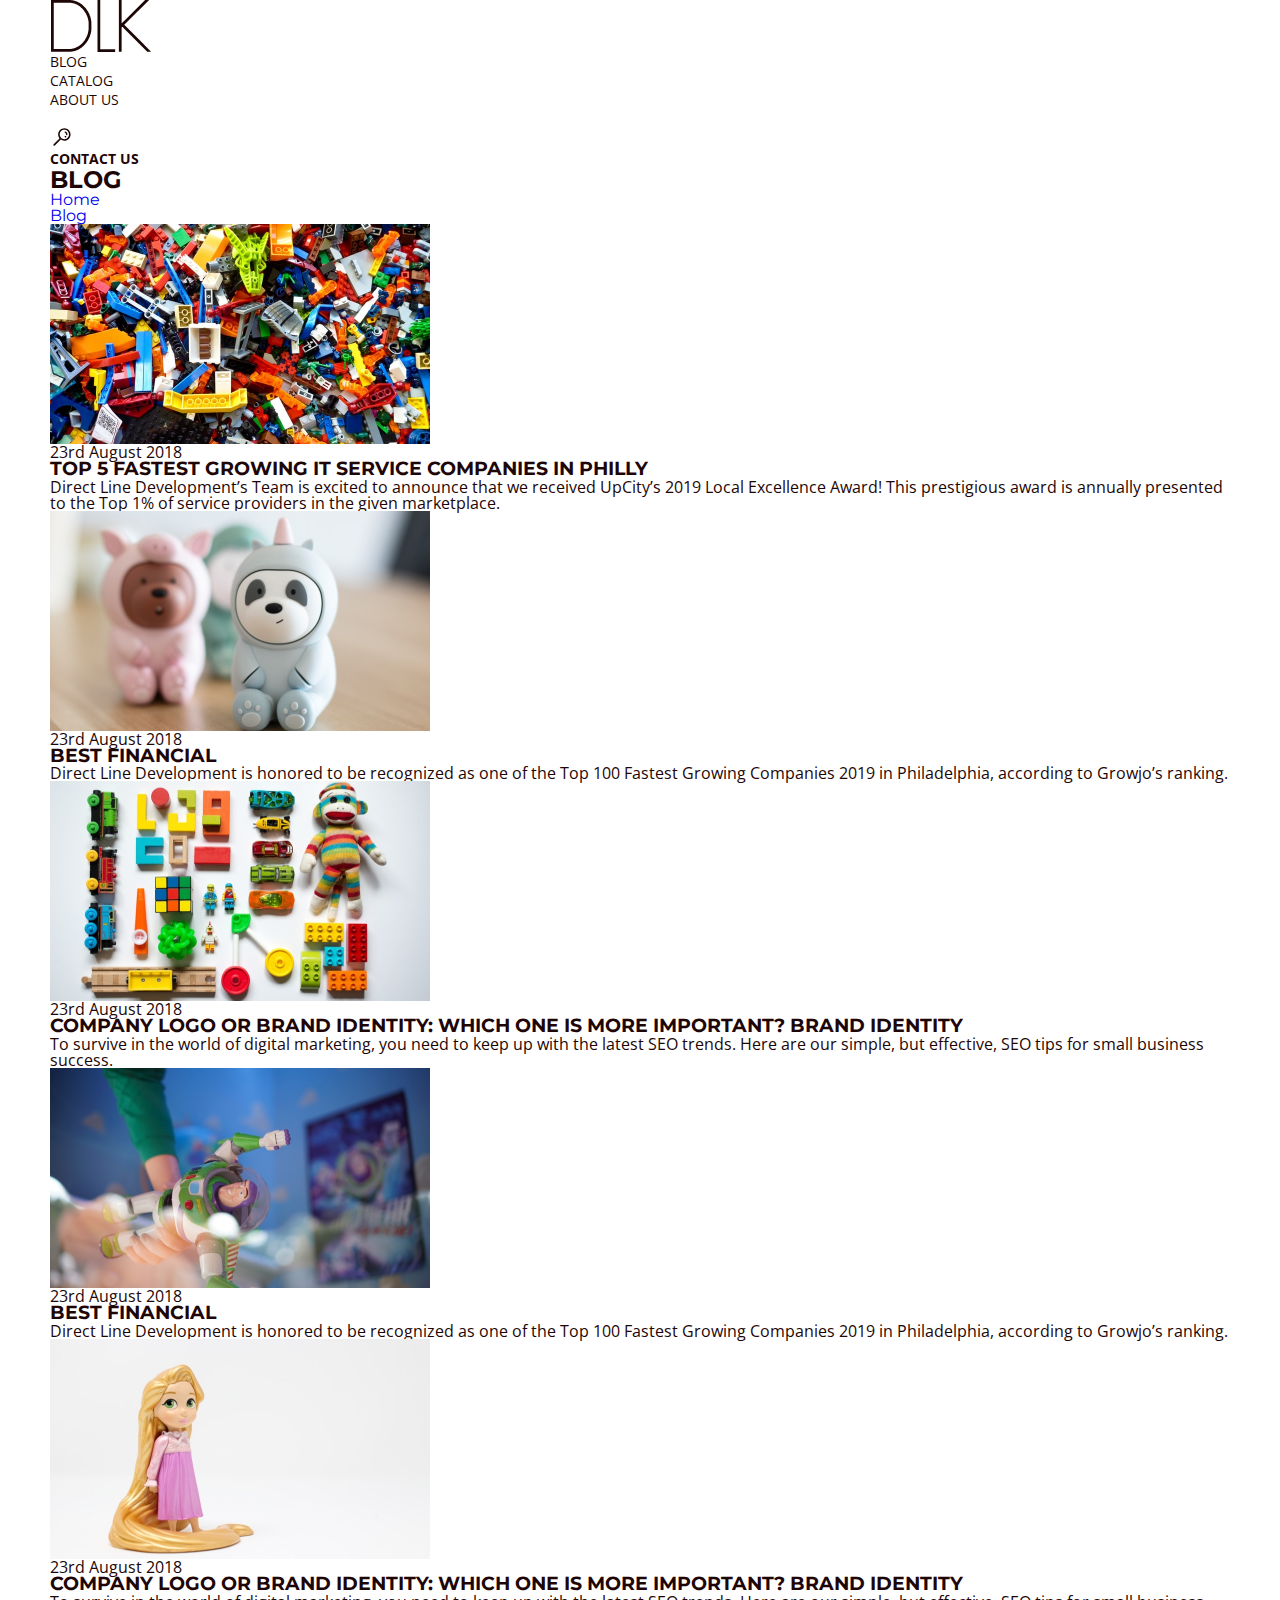
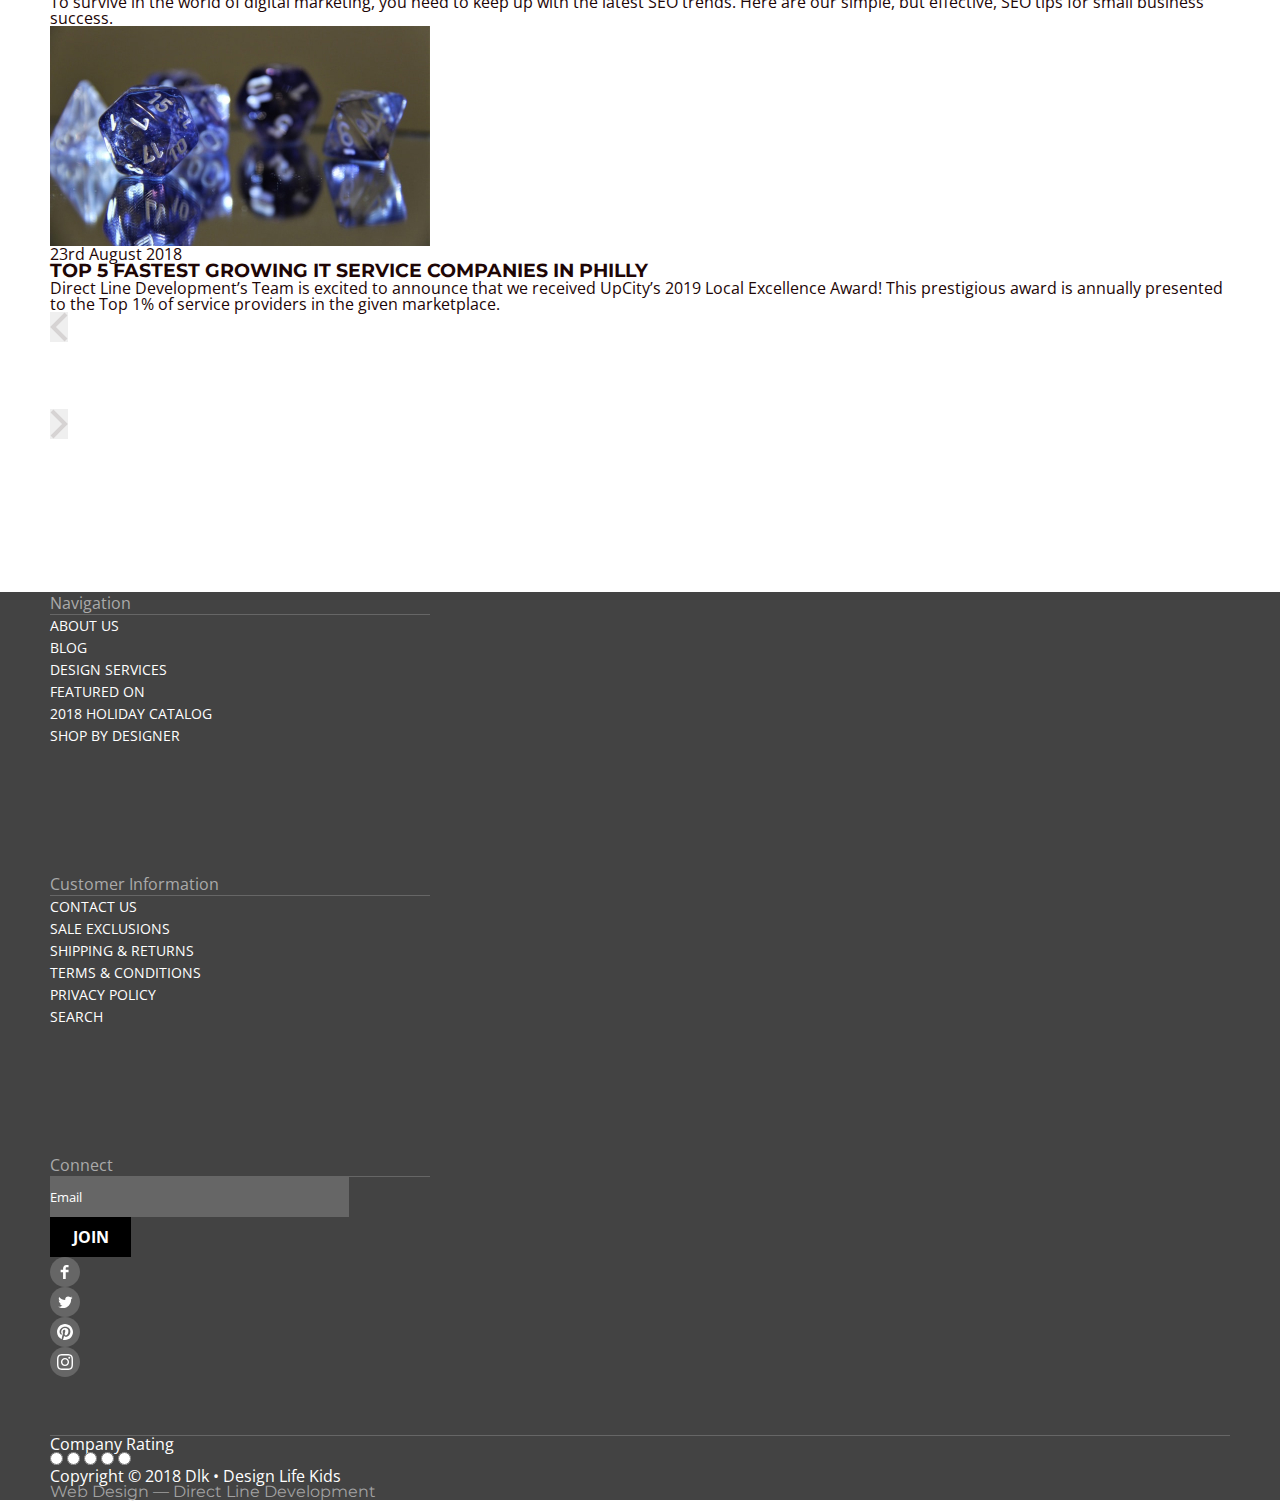
==== FIRST-SITE/pages/blog.html @ 108e392e "add css" ====
<!DOCTYPE html>
<html lang="en">
<head>
	<meta charset="UTF-8">
	<meta http-equiv="X-UA-Compatible" content="IE=edge">
	<meta name="viewport" content="width=device-width, initial-scale=1.0">
	<link rel="preconnect" href="https://fonts.googleapis.com">
	<link rel="preconnect" href="https://fonts.gstatic.com" crossorigin>
	<link href="https://fonts.googleapis.com/css2?family=Archivo:wght@700&family=Crimson+Text:ital,wght@1,400;1,700&family=Lato:wght@700&family=Montserrat:wght@200;300;600;700&family=Open+Sans:wght@400;700&family=Roboto&display=swap" rel="stylesheet">
	<link rel="stylesheet" href="../css/common.css">
	<link rel="stylesheet" href="#">
	<title>Blog</title>
</head>
<body>
	<div class="wrapper">
		<header class="header">
			<div class="container container__header">
				<div class="nav__container">
					<div class="logo">
						<a href="../../FIRST-SITE/index.html">
							<img src="../../FIRST-SITE/assets/image/LOGO.png" alt="logo">
						</a>
					</div>
					<nav class="nav">
						<ul class="list list__header">
							<li class="item item__header"><a href="#" class="link link__header">blog</a></li>
							<li class="item item__header"><a href="../../FIRST-SITE/pages/catalog.html" class="link link__header">catalog</a></li>
							<li class="item item__header"><a href="#" class="link link__header">about us</a></li>
						</ul>
					</nav>
				</div>
				<div class="search-contact-us">
					<div class="search">
						<input type="text" class="search-field" placeholder="Введите поисковой запрос">
						<img src="../assets/icon/search.svg" alt="search-image" class="search-icon">
					</div>
					<a href="../pages/contact-us.html" class="link link__contact-us">contact us</a>
				</div>
			</div>
		</header>
		<main>
			<section class="section section__title-and-breadcrumb"> <!--эта секия на всех страницах кроме главной повторяется-->
				<div class="container container__title-and-breadcrumb">
					<h2 class="title-category">Blog</h2>
					<ul class="breadcrumb"> <!--хлебным крошкам значек-стрелку добавим как псевдоэлемент через css с помощью li::before-->
						<li><a href="../../FIRST-SITE/index.html">Home</a></li>
						<li><a href="../pages/blog.html">Blog</a></li>
					</ul>
				</div>
			</section>
			<section class="section section__content">
				<div class="container container__content">
					<div class="cards-tales">
						<div class="tales">
							<img class="tale-img" src="../assets/image/tale1.jpg" alt="Top 5 fastest growing it service companies in philly">
							<p class="tale-date">23rd August 2018</p>
							<h3 class="tale-title">Top 5 fastest growing it service companies in philly</h3>
							<p class="tale-text">Direct Line Development’s Team is excited to announce that we received UpCity’s 2019 Local Excellence Award! This prestigious award is annually presented to the Top 1% of service providers in the given marketplace.</p>
						</div>
						<div class="tales">
							<img class="tale-img" src="../assets/image/tale2.jpg" alt="Best financial">
							<p class="tale-date">23rd August 2018</p>
							<h3 class="tale-title">Best financial</h3>
							<p class="tale-text">Direct Line Development is honored to be recognized as one of the Top 100 Fastest Growing Companies 2019 in Philadelphia, according to Growjo’s ranking.</p>
						</div>
						<div class="tales">
							<img class="tale-img" src="../assets/image/tale3.jpg" alt="Company logo or brand identity: which one is more important? brand identity">
							<p class="tale-date">23rd August 2018</p>
							<h3 class="tale-title">Company logo or brand identity: which one is more important? brand identity</h3>
							<p>To survive in the world of digital marketing, you need to keep up with the latest SEO trends. Here are our simple, but effective, SEO tips for small business success.</p>
						</div>
						<div class="tales">
							<img class="tale-img" src="../assets/image/tale4.jpg" alt="Best financial">
							<p class="tale-date">23rd August 2018</p>
							<h3 class="tale-title">Best financial</h3>
							<p class="tale-text">Direct Line Development is honored to be recognized as one of the Top 100 Fastest Growing Companies 2019 in Philadelphia, according to Growjo’s ranking.</p>
						</div>
						<div class="tales">
							<img class="tale-img" src="../assets/image/tale5.jpg" alt="Company logo or brand identity: which one is more important? brand identity">
							<p class="tale-date">23rd August 2018</p>
							<h3 class="tale-title">Company logo or brand identity: which one is more important? brand identity</h3>
							<p>To survive in the world of digital marketing, you need to keep up with the latest SEO trends. Here are our simple, but effective, SEO tips for small business success.</p>
						</div>
						<div class="tales">
							<img class="tale-img" src="../assets/image/tale6.jpg" alt="Top 5 fastest growing it service companies in philly">
							<p class="tale-date">23rd August 2018</p>
							<h3 class="tale-title">Top 5 fastest growing it service companies in philly</h3>
							<p class="tale-text">Direct Line Development’s Team is excited to announce that we received UpCity’s 2019 Local Excellence Award! This prestigious award is annually presented to the Top 1% of service providers in the given marketplace.</p>
						</div>
					</div>
					<div class="switch">
						<button type="button"><img src="../assets/icon/arrow-products-left.svg" alt="arrow"></button>
						<ul class="list-pages-product">
							<li class="item-prod activ__item-prod">1</li>
							<li class="item-prod">2</li>
							<li class="item-prod">3</li>
							<li class="item-prod">4</li>
						</ul>
						<button type="button"><img src="../assets/icon/arrow-products-right.svg" alt="arrow"></button>
					</div>
				</div>
			</section>
		</main>
		<footer class="footer">
			<div class="container container__footer">
				<div class="nuv-cus-con">
					<div class="ft navigation">
						<p class="text-footer text__navigation">Navigation</p>
						<div class="line"></div> <!--здесь будет линия футера отчерчивающая navigation от ссылок ниже-->
						<ul class="list list__footer-nav">
							<li class="item item__footer"><a href="#" class="link link__footer">About Us</a></li>
							<li class="item item__footer"><a href="#" class="link link__footer">Blog</a></li>
							<li class="item item__footer"><a href="#" class="link link__footer">Design Services</a></li>
							<li class="item item__footer"><a href="#" class="link link__footer">Featured On</a></li>
							<li class="item item__footer"><a href="#" class="link link__footer">2018 Holiday Catalog</a></li>
							<li class="item item__footer"><a href="#" class="link link__footer">Shop By Designer</a></li>
						</ul>
					</div>
					<div class="ft customer-info">
						<p class="text-footer text__customer-info">Customer Information</p>
						<div class="line"></div> <!--здесь будет линия футера отчерчивающая customer-info от ссылок ниже-->
						<ul class="list list__footer-cus">
							<li class="item item__footer"><a href="#" class="link link__footer">Contact Us</a></li>
							<li class="item item__footer"><a href="#" class="link link__footer">Sale Exclusions</a></li>
							<li class="item item__footer"><a href="#" class="link link__footer">Shipping & Returns</a></li>
							<li class="item item__footer"><a href="#" class="link link__footer">Terms & Conditions</a></li>
							<li class="item item__footer"><a href="#" class="link link__footer">Privacy Policy</a></li>
							<li class="item item__footer"><a href="#" class="link link__footer">Search</a></li>
						</ul>
					</div>
					<article class="ft connect">
						<p class="text-footer text__connect">Connect</p>
						<div class="line"></div> <!--здесь будет линия футера отчерчивающая connect от формы поиска-->
						<form class="form-email" action="#" method="POST">
							<input class="enter-email" type= "text" name="email" placeholder="Email"> 
							<input class="button button__join" type="submit" value="Join">
							<div class="social"> <!--так же загрузил бы через стили-->
								<a href="#"><img src="../assets/icon/Facebook.svg" alt="facebook"></a>
								<a href="#"><img src="../assets/icon/Twitter.svg" alt="twitter"></a>
								<a href="#"><img src="../assets/icon/Pinterest.svg" alt="pinterest"></a>
								<a href="#"><img src="../assets/icon/Instagram.svg" alt="inst"></a> 
							</div>
							</form>  
					</article>
				</div>
				<div class="line-allwidth"></div> <!--здесь будет линия футера отчерчивающая всю ширину контейнера под предыдущим блоком-->
				<div class="com-cop-des">
					<div class="company-rating">
						<p class="text-buttom text__company-rating">Company Rating</p>
						<div class="rating-area">
							<input type="radio" id="star-5" name="rating" value="5">
							<label for="star-5" title="«5»"></label>	
							<input type="radio" id="star-4" name="rating" value="4">
							<label for="star-4" title="«4»"></label>    
							<input type="radio" id="star-3" name="rating" value="3">
							<label for="star-3" title="«3»"></label>  
							<input type="radio" id="star-2" name="rating" value="2">
							<label for="star-2" title="«2»"></label>    
							<input type="radio" id="star-1" name="rating" value="1">
							<label for="star-1" title="«1»"></label>
						</div>
					</div>
						<p class="text-buttom text__copyright">Copyright © 2018 Dlk • Design Life Kids</p>
						<a href="#" class="web-design">Web Design — Direct Line Development</a>
				</div>
			</div>
		</footer>
	</div>
</body>
</html>
---- FIRST-SITE/css/common.css ----
/*--------------------------------------------------------------------------ОБНУЛЕНИЕ------------------------------------------------------------------------*/

* {
	box-sizing: border-box;
	padding: 0;
	margin: 0;
	border: 0;
}

*,*:before,:after{
	-moz-box-sizing: border-box;
	-webkit-box-sizing: border-box;
	box-sizing: border-box;
}
:focus,:active{outline: none;}
a:focus,a:active{outline: none;}

nav,footer,header {
	display: block;
}

html,body{
	height: 100%;
	width: 100%;
	font-size: 100%;
	line-height: 1;
	-ms-text-size-adjust: 100%;
	-moz-text-size-adjust: 100%;
	-webkit-text-size-adjust: 100%;
}
input,button,textarea{font-family: inherit;}
input::-ms-clear{display: none;}
button{cursor: pointer;}
button::-moz-focus-inner{padding: 0;border: 0;}
a, a:visited{text-decoration: none;}
ul li{list-style: none;}
img{vertical-align: top;}

h1,h2,h3,h4,h5,h6 {
	font-family: 'Montserrat';
	font-weight: 700;
	text-transform: uppercase;
	color: #1E0606;
}

p {
	font-family: 'Open Sans';
	font-weight: 400;
	font-size: 16px;
	color: #1E0606;
}


body {
	/*font-family: 'Archivo', sans-serif;
	font-family: 'Crimson Text', serif;
	font-family: 'Lato', sans-serif;*/
	font-family: 'Montserrat', sans-serif;
	/*font-family: 'Open Sans', sans-serif;
	font-family: 'Roboto', sans-serif;*/
	font-weight: 400;
	font-size: 16px;
	align-items: 21px;
	color: #FFFFFF;
}

img {
	display: block;
	max-width: 100%;
}

.container {
	max-width: 1180px;
	margin: 0 auto;
}

li {
	list-style-type: none;
	margin: 0;
	padding: 0;
}

/*.undotted {
	list-style-type: none;
	margin: 0;
	padding: 0;
}  не помню для чего на занятиях мы создавали такой класс */ 

/*--------------------------------------------------------------------------ОБНУЛЕНИЕ------------------------------------------------------------------------*/
/*--------------------------------------------------------------------------HEADER------------------------------------------------------------------------*/

.logo-img {
	width: 100.08px;
	height: 52px;
}

.link {
	font-family: 'Open Sans';
	font-weight: 400;
	font-size: 14px;
	line-height: 19px;
	align-items: center;
	text-transform: uppercase;
	color: #1E0606;
}

.search-icon {
	width: 24.02px;
	height: 24px;
}

.link__contact-us {
	font-weight: 700;
}

.button {
	font-family: 'Open Sans';
	display: block;
	text-transform: uppercase;
	border: none;
	width: 161px;
	height: 40px;
	color: #FFFFFF;
	background: black;
	font-size: 16px;
	font-weight: 700;
	line-height: 22px;
	text-align: center;
	padding: 9px;
}

/*--------------------------------------------------------------------------HEADER------------------------------------------------------------------------*/
/*--------------------------------------------------------------------------FOOTER------------------------------------------------------------------------*/

.footer {
	margin-top: 150px; /*временно поставил чтобы не накладывалась карта*/
	background-color: #434343;
}

.ft {
	width: 380px;
	height: 281px;
}

.text-footer {
	font-family: 'Open Sans';
	font-weight: 400;
	line-height: 22px;
	color: #AAAAAA;
}

.link__footer {
	font-family: 'Open Sans';
	font-weight: 400;
	line-height: 22px;
	color: #FFFFFF;
}

.line {
	border-bottom: solid 1px #666666;
	width: 380px;
}

.line-allwidth {
	border-bottom: solid 1px #666666;
	max-width: 100%;
}

.button__join {
	width: 81px;
	height: 40px;
}

.enter-email {
	width: 299px;
	height: 40px;
	background: #666666;
	color: #ffffff;
}

.enter-email, ::placeholder {
	color: #ffffff;
}

.enter-email, :placeholder-shown {
	font-family: 'Open Sans';
	font-weight: 400;
	line-height: 16px;
	color: #ffffff;

}

.social {
	width: 150px;
	height: 30px;
}

.text-buttom {
	display: flex;
	align-items: center;
	color: #FFFFFF;
}

.text__company-rating, .text__copyright {
	color: #ffffff;
}

.web-design {
	color: #A2A2A2;
}

/*--------------------------------------------------------------------------FOOTER------------------------------------------------------------------------*/
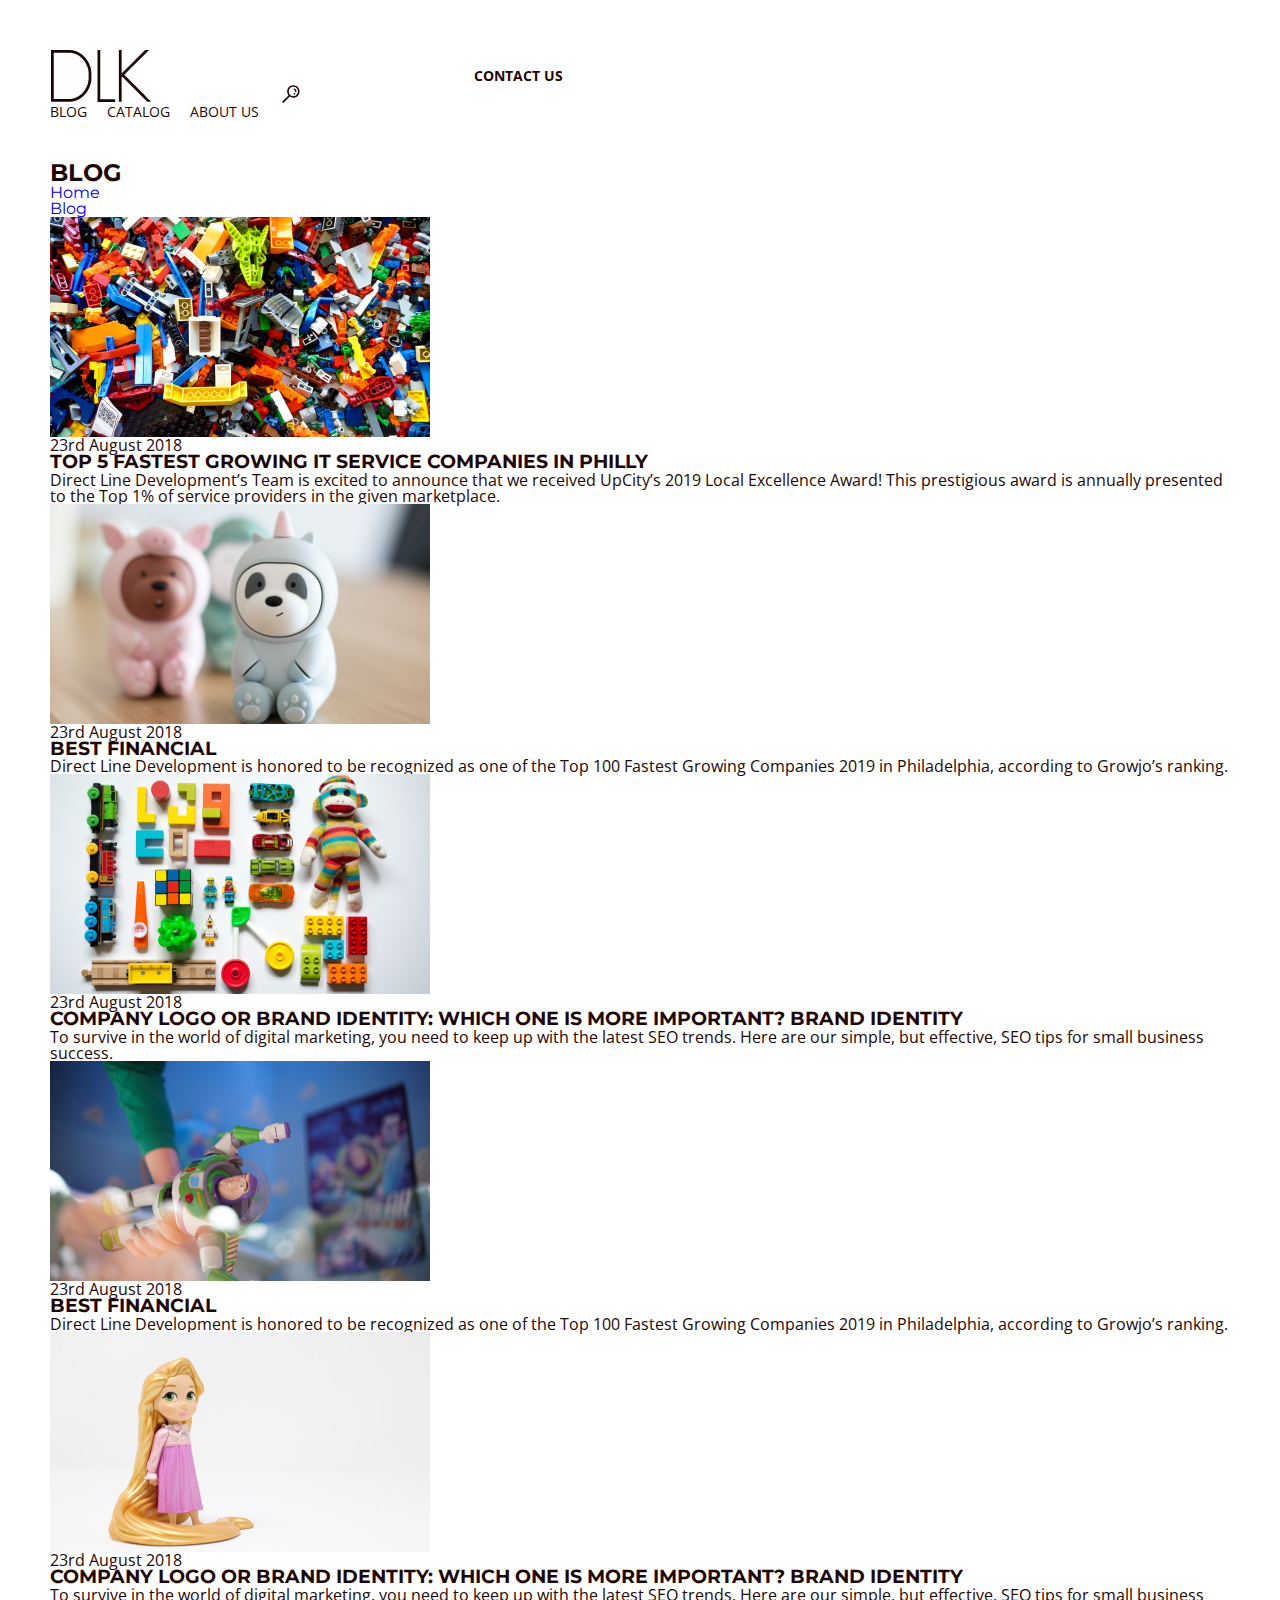
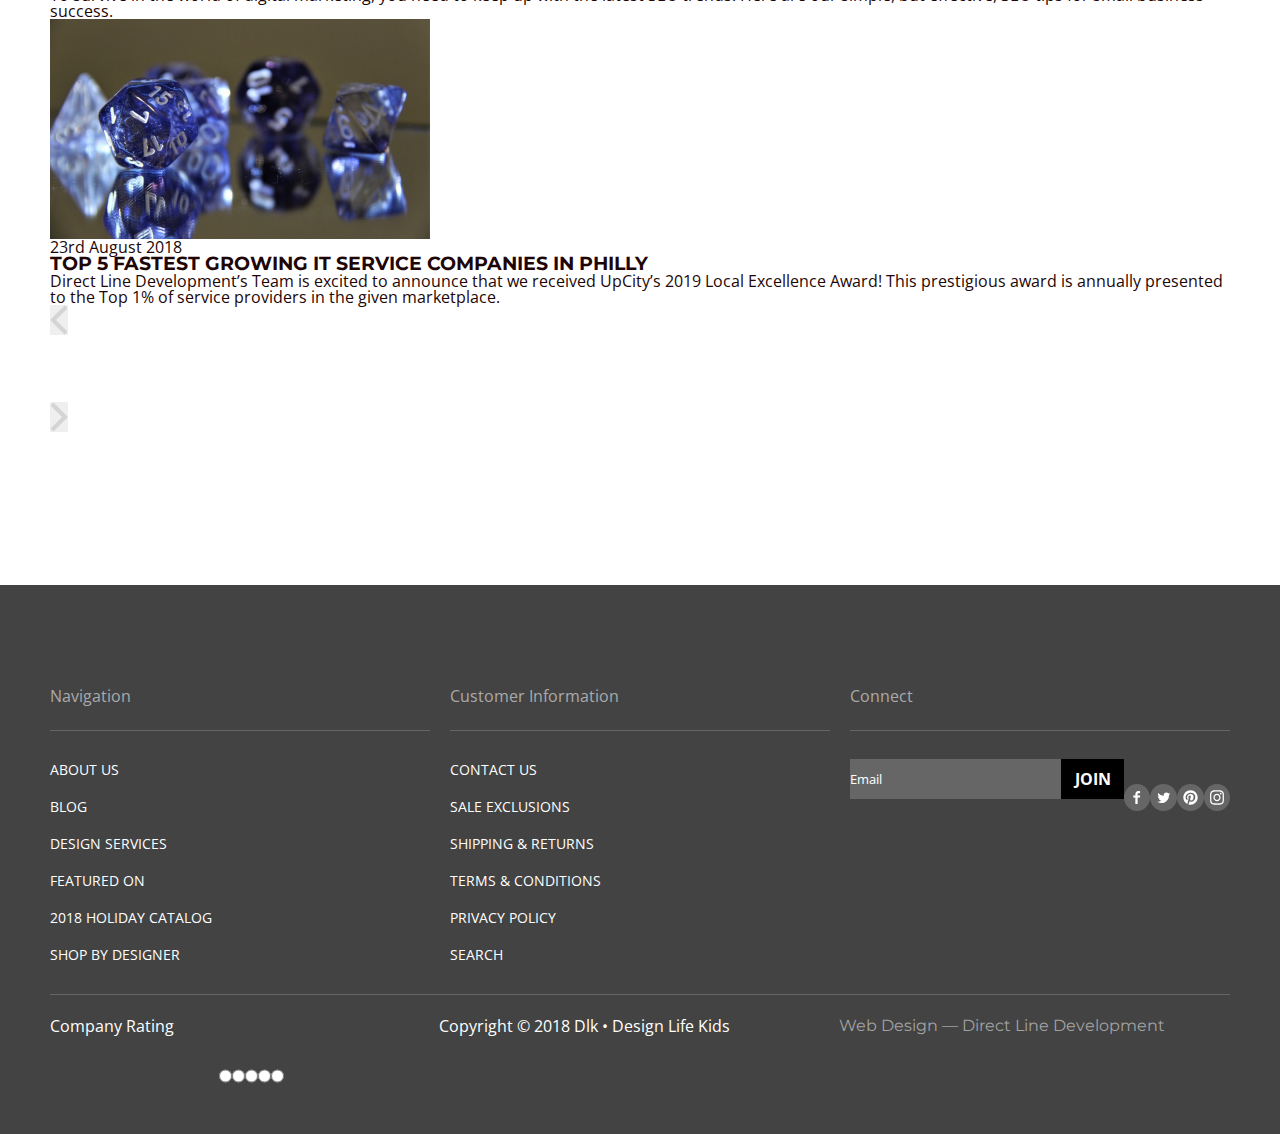
==== commit 77e100e7: "Merge pull request #5 from 8maynik/main" ====
--- a/FIRST-SITE/pages/blog.html
+++ b/FIRST-SITE/pages/blog.html
@@ -50,44 +50,44 @@
 			</section>
 			<section class="section section__content">
 				<div class="container container__content">
-					<div class="cards-tales">
-						<div class="tales">
+					<ul class="cards-tales">
+						<li class="tales">
 							<img class="tale-img" src="../assets/image/tale1.jpg" alt="Top 5 fastest growing it service companies in philly">
 							<p class="tale-date">23rd August 2018</p>
 							<h3 class="tale-title">Top 5 fastest growing it service companies in philly</h3>
 							<p class="tale-text">Direct Line Development’s Team is excited to announce that we received UpCity’s 2019 Local Excellence Award! This prestigious award is annually presented to the Top 1% of service providers in the given marketplace.</p>
-						</div>
-						<div class="tales">
+						</li>
+						<li class="tales">
 							<img class="tale-img" src="../assets/image/tale2.jpg" alt="Best financial">
 							<p class="tale-date">23rd August 2018</p>
 							<h3 class="tale-title">Best financial</h3>
 							<p class="tale-text">Direct Line Development is honored to be recognized as one of the Top 100 Fastest Growing Companies 2019 in Philadelphia, according to Growjo’s ranking.</p>
-						</div>
-						<div class="tales">
+						</li>
+						<li class="tales">
 							<img class="tale-img" src="../assets/image/tale3.jpg" alt="Company logo or brand identity: which one is more important? brand identity">
 							<p class="tale-date">23rd August 2018</p>
 							<h3 class="tale-title">Company logo or brand identity: which one is more important? brand identity</h3>
 							<p>To survive in the world of digital marketing, you need to keep up with the latest SEO trends. Here are our simple, but effective, SEO tips for small business success.</p>
-						</div>
-						<div class="tales">
+						</li>
+						<li class="tales">
 							<img class="tale-img" src="../assets/image/tale4.jpg" alt="Best financial">
 							<p class="tale-date">23rd August 2018</p>
 							<h3 class="tale-title">Best financial</h3>
 							<p class="tale-text">Direct Line Development is honored to be recognized as one of the Top 100 Fastest Growing Companies 2019 in Philadelphia, according to Growjo’s ranking.</p>
-						</div>
-						<div class="tales">
+						</li>
+						<li class="tales">
 							<img class="tale-img" src="../assets/image/tale5.jpg" alt="Company logo or brand identity: which one is more important? brand identity">
 							<p class="tale-date">23rd August 2018</p>
 							<h3 class="tale-title">Company logo or brand identity: which one is more important? brand identity</h3>
 							<p>To survive in the world of digital marketing, you need to keep up with the latest SEO trends. Here are our simple, but effective, SEO tips for small business success.</p>
-						</div>
-						<div class="tales">
+						</li>
+						<li class="tales">
 							<img class="tale-img" src="../assets/image/tale6.jpg" alt="Top 5 fastest growing it service companies in philly">
 							<p class="tale-date">23rd August 2018</p>
 							<h3 class="tale-title">Top 5 fastest growing it service companies in philly</h3>
 							<p class="tale-text">Direct Line Development’s Team is excited to announce that we received UpCity’s 2019 Local Excellence Award! This prestigious award is annually presented to the Top 1% of service providers in the given marketplace.</p>
-						</div>
-					</div>
+						</li>
+					</ul>
 					<div class="switch">
 						<button type="button"><img src="../assets/icon/arrow-products-left.svg" alt="arrow"></button>
 						<ul class="list-pages-product">
--- a/FIRST-SITE/css/common.css
+++ b/FIRST-SITE/css/common.css
@@ -89,9 +89,33 @@
 /*--------------------------------------------------------------------------ОБНУЛЕНИЕ------------------------------------------------------------------------*/
 /*--------------------------------------------------------------------------HEADER------------------------------------------------------------------------*/
 
+.container__header {
+	display: flex;
+	align-items: center;
+	margin-top: 50px;
+	margin-bottom: 40px;
+}
+
+.nav {
+	margin-right: auto;
+}
+
+.list__header {
+	display:flex;
+}
+
+.search-contact-us {
+	display: flex;
+}
+
+.link__contact-us {
+	margin-left: 20.02px;
+}
+
 .logo-img {
 	width: 100.08px;
 	height: 52px;
+	margin-right: 60.06px;
 }
 
 .link {
@@ -102,6 +126,7 @@
 	align-items: center;
 	text-transform: uppercase;
 	color: #1E0606;
+	margin-right: 20.02px;
 }
 
 .search-icon {
@@ -137,16 +162,34 @@
 	background-color: #434343;
 }
 
+.container__footer {
+	
+}
+
+.nuv-cus-con {
+	display: flex;
+}
+
 .ft {
+	margin-top: 100px;
 	width: 380px;
 	height: 281px;
 }
 
+.ft:not(:last-child) {
+	margin-right: 20px;
+}
+
 .text-footer {
 	font-family: 'Open Sans';
 	font-weight: 400;
 	line-height: 22px;
 	color: #AAAAAA;
+	margin-bottom: 23px;
+}
+
+.item__footer:not(:last-child) {
+	margin-bottom: 15px;
 }
 
 .link__footer {
@@ -159,16 +202,22 @@
 .line {
 	border-bottom: solid 1px #666666;
 	width: 380px;
+	margin-bottom: 28px;
 }
 
 .line-allwidth {
 	border-bottom: solid 1px #666666;
 	max-width: 100%;
+	margin: 28px 0 23px 0;
 }
 
 .button__join {
 	width: 81px;
 	height: 40px;
+}
+
+.form-email {
+	display: flex;
 }
 
 .enter-email {
@@ -182,6 +231,8 @@
 	color: #ffffff;
 }
 
+
+
 .enter-email, :placeholder-shown {
 	font-family: 'Open Sans';
 	font-weight: 400;
@@ -193,20 +244,75 @@
 .social {
 	width: 150px;
 	height: 30px;
+	display: flex;
+	margin-top: 25.02px;
+}
+
+.social-img {
+	margin-right: 10px;
 }
 
 .text-buttom {
 	display: flex;
 	align-items: center;
 	color: #FFFFFF;
-}
-
-.text__company-rating, .text__copyright {
-	color: #ffffff;
+	margin-bottom: 100px;
+}
+
+.text__company-rating {
+	margin-right: 20.02px;
+}
+
+
+
+.text__copyright{
+	margin-right: 109px;
 }
 
 .web-design {
 	color: #A2A2A2;
 }
 
-/*--------------------------------------------------------------------------FOOTER------------------------------------------------------------------------*/+.com-cop-des {
+	display: flex;
+}
+
+.company-rating {
+	display: flex;
+	margin-right: 154.88px;
+}
+
+.rating-area {
+	display: flex;
+	margin-left: 25.02px;
+}
+
+.rating__items:not(:last-child) {
+	margin-right: 2.88px;
+}
+
+
+/*--------------------------------------------------------------------------FOOTER------------------------------------------------------------------------*/
+
+/*--------rating--------*/
+/*
+.rating-area {
+	display: inline-block;
+	font-size: 16px;
+	position: relative;
+}
+
+.rating-area::before{
+	content: "⭐⭐⭐⭐⭐";
+	display: block;
+}
+
+.star {
+	position: absolute;
+	width: 100%;
+	height: 100%;
+	top: 0;
+	left: 0;
+	display: flex;
+	flex-direction: row-reverse;
+} */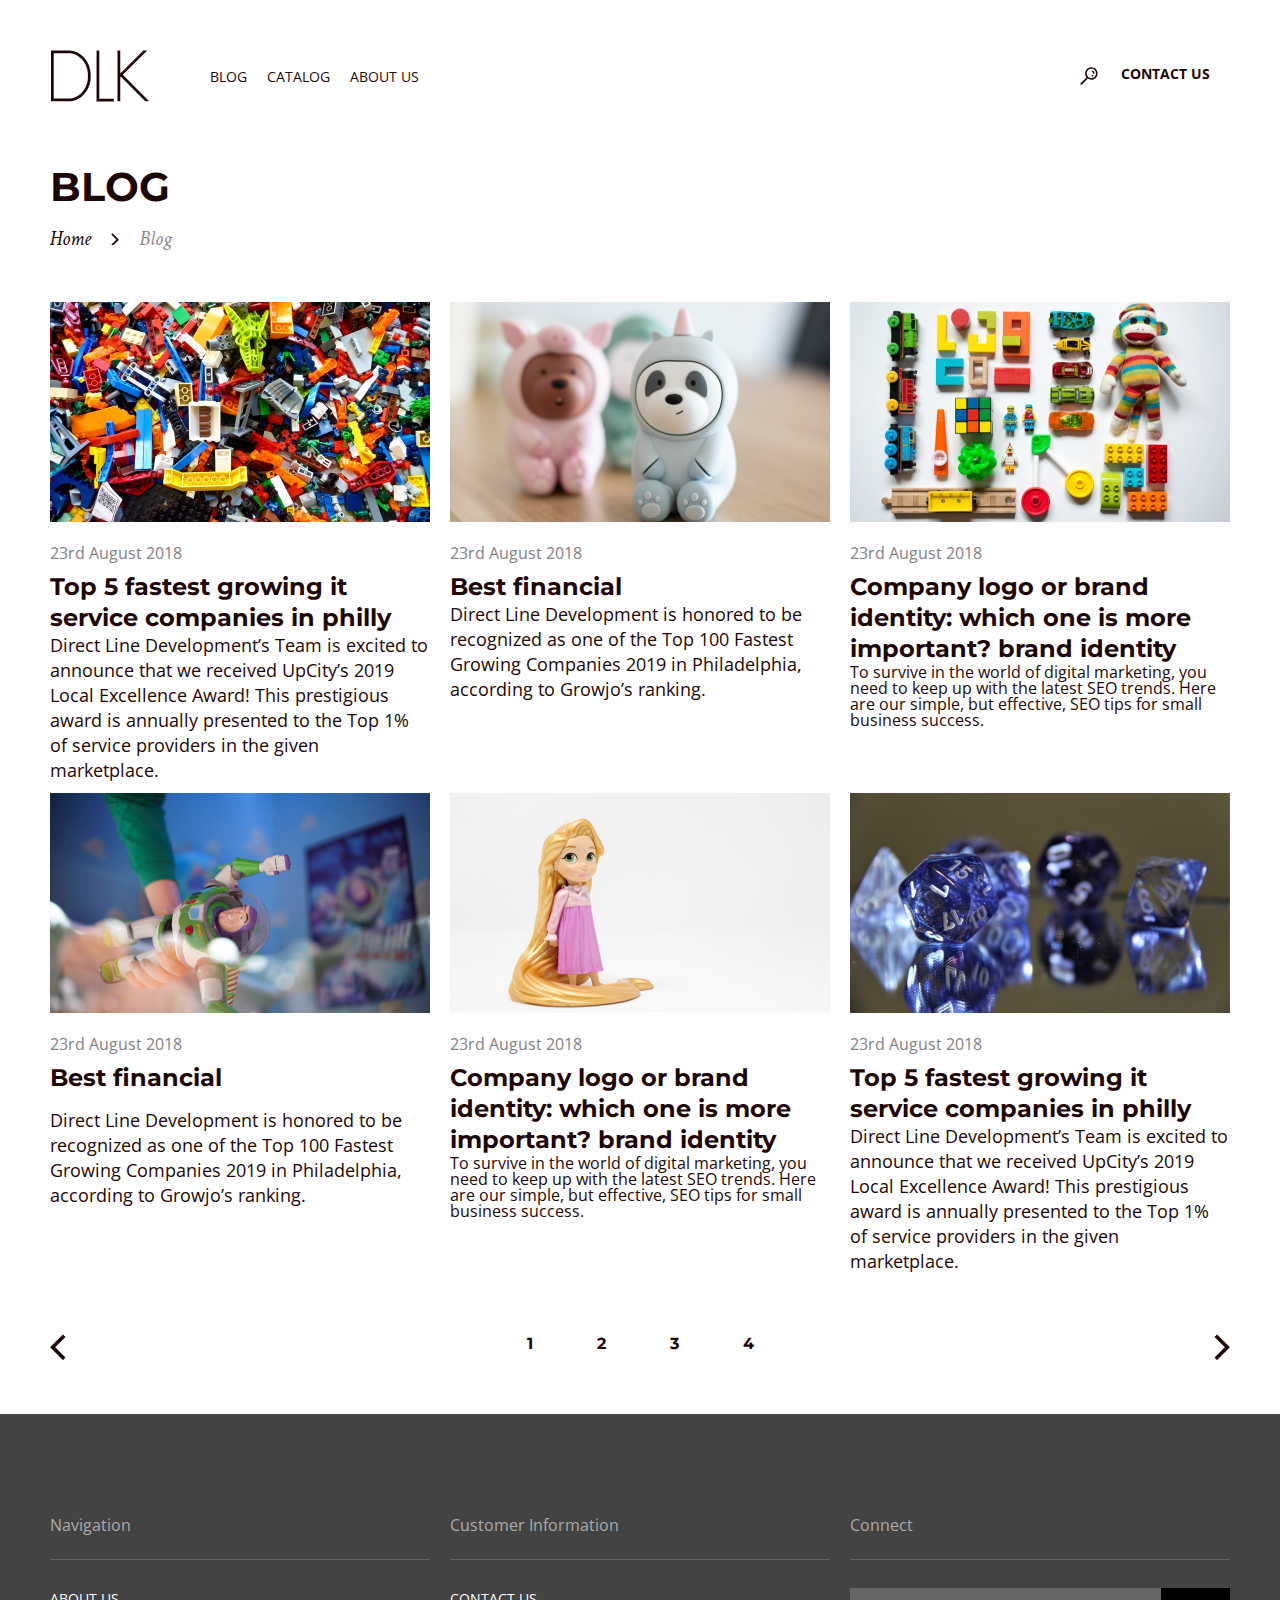
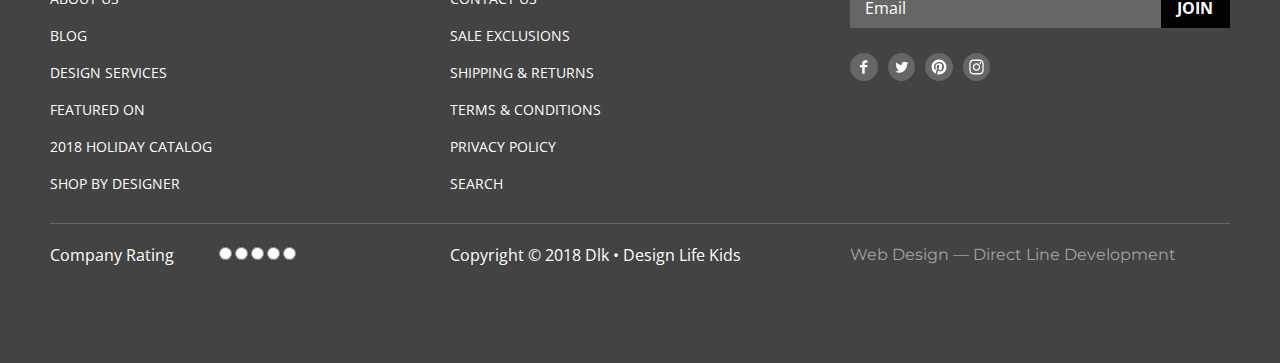
==== commit a0a7223e: "css for all pages" ====
--- a/FIRST-SITE/pages/blog.html
+++ b/FIRST-SITE/pages/blog.html
@@ -7,31 +7,30 @@
 	<link rel="preconnect" href="https://fonts.googleapis.com">
 	<link rel="preconnect" href="https://fonts.gstatic.com" crossorigin>
 	<link href="https://fonts.googleapis.com/css2?family=Archivo:wght@700&family=Crimson+Text:ital,wght@1,400;1,700&family=Lato:wght@700&family=Montserrat:wght@200;300;600;700&family=Open+Sans:wght@400;700&family=Roboto&display=swap" rel="stylesheet">
+	<link rel="stylesheet" href="../css/normolize.css">
 	<link rel="stylesheet" href="../css/common.css">
-	<link rel="stylesheet" href="#">
+	<link rel="stylesheet" href="../css/blog.css">
 	<title>Blog</title>
 </head>
 <body>
 	<div class="wrapper">
 		<header class="header">
 			<div class="container container__header">
-				<div class="nav__container">
 					<div class="logo">
-						<a href="../../FIRST-SITE/index.html">
-							<img src="../../FIRST-SITE/assets/image/LOGO.png" alt="logo">
+						<a href="../index.html">
+							<img class="logo-img" src="../assets/image/LOGO.svg" alt="logo">
 						</a>
 					</div>
 					<nav class="nav">
 						<ul class="list list__header">
 							<li class="item item__header"><a href="#" class="link link__header">blog</a></li>
-							<li class="item item__header"><a href="../../FIRST-SITE/pages/catalog.html" class="link link__header">catalog</a></li>
+							<li class="item item__header"><a href="../pages/catalog.html" class="link link__header">catalog</a></li>
 							<li class="item item__header"><a href="#" class="link link__header">about us</a></li>
 						</ul>
 					</nav>
-				</div>
 				<div class="search-contact-us">
 					<div class="search">
-						<input type="text" class="search-field" placeholder="Введите поисковой запрос">
+						<!--<input type="text" class="search-field" placeholder="Введите поисковой запрос">--> 
 						<img src="../assets/icon/search.svg" alt="search-image" class="search-icon">
 					</div>
 					<a href="../pages/contact-us.html" class="link link__contact-us">contact us</a>
@@ -39,64 +38,64 @@
 			</div>
 		</header>
 		<main>
-			<section class="section section__title-and-breadcrumb"> <!--эта секия на всех страницах кроме главной повторяется-->
+			<section class="section section__title-and-breadcrumb"> 
 				<div class="container container__title-and-breadcrumb">
-					<h2 class="title-category">Blog</h2>
-					<ul class="breadcrumb"> <!--хлебным крошкам значек-стрелку добавим как псевдоэлемент через css с помощью li::before-->
-						<li><a href="../../FIRST-SITE/index.html">Home</a></li>
-						<li><a href="../pages/blog.html">Blog</a></li>
+					<h2 class="title-category">BLog</h2>
+					<ul class="breadcrumb"> <!--значек-стрелкa-->
+						<li class="item-breadcrumb"><a class="link-breadcrumb" href="../index.html">Home</a></li>
+						<li class="item-breadcrumb"><a class="link-breadcrumb" href="../pages/blog.html">Blog</a></li>
 					</ul>
 				</div>
 			</section>
 			<section class="section section__content">
 				<div class="container container__content">
 					<ul class="cards-tales">
-						<li class="tales">
+						<li class="tales tale-mr">
 							<img class="tale-img" src="../assets/image/tale1.jpg" alt="Top 5 fastest growing it service companies in philly">
 							<p class="tale-date">23rd August 2018</p>
-							<h3 class="tale-title">Top 5 fastest growing it service companies in philly</h3>
+							<a href="#" class="tale-title">Top 5 fastest growing it service companies in philly</a>
 							<p class="tale-text">Direct Line Development’s Team is excited to announce that we received UpCity’s 2019 Local Excellence Award! This prestigious award is annually presented to the Top 1% of service providers in the given marketplace.</p>
 						</li>
-						<li class="tales">
+						<li class="tales tale-mr">
 							<img class="tale-img" src="../assets/image/tale2.jpg" alt="Best financial">
 							<p class="tale-date">23rd August 2018</p>
-							<h3 class="tale-title">Best financial</h3>
+							<a href="#" class="tale-title">Best financial</a>
 							<p class="tale-text">Direct Line Development is honored to be recognized as one of the Top 100 Fastest Growing Companies 2019 in Philadelphia, according to Growjo’s ranking.</p>
 						</li>
 						<li class="tales">
 							<img class="tale-img" src="../assets/image/tale3.jpg" alt="Company logo or brand identity: which one is more important? brand identity">
 							<p class="tale-date">23rd August 2018</p>
-							<h3 class="tale-title">Company logo or brand identity: which one is more important? brand identity</h3>
+							<a href="#" class="tale-title">Company logo or brand identity: which one is more important? brand identity</a>
 							<p>To survive in the world of digital marketing, you need to keep up with the latest SEO trends. Here are our simple, but effective, SEO tips for small business success.</p>
 						</li>
-						<li class="tales">
+						<li class="tales tale-mr">
 							<img class="tale-img" src="../assets/image/tale4.jpg" alt="Best financial">
 							<p class="tale-date">23rd August 2018</p>
-							<h3 class="tale-title">Best financial</h3>
+							<p class="tale-title">Best financial</p>
 							<p class="tale-text">Direct Line Development is honored to be recognized as one of the Top 100 Fastest Growing Companies 2019 in Philadelphia, according to Growjo’s ranking.</p>
 						</li>
-						<li class="tales">
+						<li class="tales tale-mr">
 							<img class="tale-img" src="../assets/image/tale5.jpg" alt="Company logo or brand identity: which one is more important? brand identity">
 							<p class="tale-date">23rd August 2018</p>
-							<h3 class="tale-title">Company logo or brand identity: which one is more important? brand identity</h3>
+							<a href="#" class="tale-title">Company logo or brand identity: which one is more important? brand identity</a>
 							<p>To survive in the world of digital marketing, you need to keep up with the latest SEO trends. Here are our simple, but effective, SEO tips for small business success.</p>
 						</li>
 						<li class="tales">
 							<img class="tale-img" src="../assets/image/tale6.jpg" alt="Top 5 fastest growing it service companies in philly">
 							<p class="tale-date">23rd August 2018</p>
-							<h3 class="tale-title">Top 5 fastest growing it service companies in philly</h3>
+							<a href="#" class="tale-title">Top 5 fastest growing it service companies in philly</a>
 							<p class="tale-text">Direct Line Development’s Team is excited to announce that we received UpCity’s 2019 Local Excellence Award! This prestigious award is annually presented to the Top 1% of service providers in the given marketplace.</p>
 						</li>
 					</ul>
 					<div class="switch">
-						<button type="button"><img src="../assets/icon/arrow-products-left.svg" alt="arrow"></button>
+						<button class="arrow arrow-left" type="button"><!--img src="../assets/icon/arrow-products-left.svg" alt="arrow"--></button>
 						<ul class="list-pages-product">
-							<li class="item-prod activ__item-prod">1</li>
-							<li class="item-prod">2</li>
-							<li class="item-prod">3</li>
-							<li class="item-prod">4</li>
+							<li class="item-prod"><button class="button-prod" type="button">1</button></li>
+							<li class="item-prod"><button class="button-prod" type="button">2</button></li>
+							<li class="item-prod"><button class="button-prod" type="button">3</button></li>
+							<li class="item-prod"><button class="button-prod" type="button">4</button></li>
 						</ul>
-						<button type="button"><img src="../assets/icon/arrow-products-right.svg" alt="arrow"></button>
+						<button class="arrow arrow-right" type="button"><!--img src="../assets/icon/arrow-products-right.svg" alt="arrow"--></button>
 					</div>
 				</div>
 			</section>
@@ -106,7 +105,7 @@
 				<div class="nuv-cus-con">
 					<div class="ft navigation">
 						<p class="text-footer text__navigation">Navigation</p>
-						<div class="line"></div> <!--здесь будет линия футера отчерчивающая navigation от ссылок ниже-->
+						<div class="line"></div> <!--линия футера отчерчивающая navigation от ссылок ниже-->
 						<ul class="list list__footer-nav">
 							<li class="item item__footer"><a href="#" class="link link__footer">About Us</a></li>
 							<li class="item item__footer"><a href="#" class="link link__footer">Blog</a></li>
@@ -134,34 +133,44 @@
 						<form class="form-email" action="#" method="POST">
 							<input class="enter-email" type= "text" name="email" placeholder="Email"> 
 							<input class="button button__join" type="submit" value="Join">
-							<div class="social"> <!--так же загрузил бы через стили-->
-								<a href="#"><img src="../assets/icon/Facebook.svg" alt="facebook"></a>
-								<a href="#"><img src="../assets/icon/Twitter.svg" alt="twitter"></a>
-								<a href="#"><img src="../assets/icon/Pinterest.svg" alt="pinterest"></a>
-								<a href="#"><img src="../assets/icon/Instagram.svg" alt="inst"></a> 
-							</div>
-							</form>  
+							</form>
+							<div class="social"> 
+								<a class="social-img" href="#"><img src="../assets/icon/Facebook.svg" alt="facebook"></a>
+								<a class="social-img" href="#"><img src="../assets/icon/Twitter.svg" alt="twitter"></a>
+								<a class="social-img" href="#"><img src="../assets/icon/Pinterest.svg" alt="pinterest"></a>
+								<a class="social-img" href="#"><img src="../assets/icon/Instagram.svg" alt="inst"></a> 
+							</div>  
 					</article>
 				</div>
-				<div class="line-allwidth"></div> <!--здесь будет линия футера отчерчивающая всю ширину контейнера под предыдущим блоком-->
+				<div class="line-allwidth"></div> <!--линия футера отчерчивающая всю ширину контейнера под предыдущим блоком-->
 				<div class="com-cop-des">
 					<div class="company-rating">
 						<p class="text-buttom text__company-rating">Company Rating</p>
 						<div class="rating-area">
-							<input type="radio" id="star-5" name="rating" value="5">
-							<label for="star-5" title="«5»"></label>	
-							<input type="radio" id="star-4" name="rating" value="4">
-							<label for="star-4" title="«4»"></label>    
-							<input type="radio" id="star-3" name="rating" value="3">
-							<label for="star-3" title="«3»"></label>  
-							<input type="radio" id="star-2" name="rating" value="2">
-							<label for="star-2" title="«2»"></label>    
-							<input type="radio" id="star-1" name="rating" value="1">
-							<label for="star-1" title="«1»"></label>
+							<div class="rating__items">
+								<input type="radio" id="star-5" name="rating" value="5">
+								<label class="star" for="star-5" title="«5»"></label>	
+							</div>
+							<div class="rating__items">
+								<input type="radio" id="star-4" name="rating" value="4">
+								<label class="star" for="star-4" title="«4»"></label> 
+							</div>
+							<div class="rating__items">
+								<input type="radio" id="star-3" name="rating" value="3">
+								<label class="star" for="star-3" title="«3»"></label> 
+							</div>
+							<div class="rating__items">
+								<input type="radio" id="star-2" name="rating" value="2">
+								<label class="star" for="star-2" title="«2»"></label> 
+							</div>
+							<div class="rating__items">
+								<input class="star-one" type="radio" id="star-1" name="rating" value="1">
+								<label class="star" for="star-1" title="«1»"></label>
+							</div>       
 						</div>
 					</div>
 						<p class="text-buttom text__copyright">Copyright © 2018 Dlk • Design Life Kids</p>
-						<a href="#" class="web-design">Web Design — Direct Line Development</a>
+						<a href="#" class="web-design">Web Design — Direct Line Development</a>
 				</div>
 			</div>
 		</footer>
--- a/FIRST-SITE/css/normolize.css
+++ b/FIRST-SITE/css/normolize.css
@@ -0,0 +1,349 @@
+/*! normalize.css v8.0.1 | MIT License | github.com/necolas/normalize.css */
+
+/* Document
+   ========================================================================== */
+
+/**
+ * 1. Correct the line height in all browsers.
+ * 2. Prevent adjustments of font size after orientation changes in iOS.
+ */
+
+ html {
+	line-height: 1.15; /* 1 */
+	-webkit-text-size-adjust: 100%; /* 2 */
+ }
+ 
+ /* Sections
+	 ========================================================================== */
+ 
+ /**
+  * Remove the margin in all browsers.
+  */
+ 
+ body {
+	margin: 0;
+ }
+ 
+ /**
+  * Render the `main` element consistently in IE.
+  */
+ 
+ main {
+	display: block;
+ }
+ 
+ /**
+  * Correct the font size and margin on `h1` elements within `section` and
+  * `article` contexts in Chrome, Firefox, and Safari.
+  */
+ 
+ h1 {
+	font-size: 2em;
+	margin: 0.67em 0;
+ }
+ 
+ /* Grouping content
+	 ========================================================================== */
+ 
+ /**
+  * 1. Add the correct box sizing in Firefox.
+  * 2. Show the overflow in Edge and IE.
+  */
+ 
+ hr {
+	box-sizing: content-box; /* 1 */
+	height: 0; /* 1 */
+	overflow: visible; /* 2 */
+ }
+ 
+ /**
+  * 1. Correct the inheritance and scaling of font size in all browsers.
+  * 2. Correct the odd `em` font sizing in all browsers.
+  */
+ 
+ pre {
+	font-family: monospace, monospace; /* 1 */
+	font-size: 1em; /* 2 */
+ }
+ 
+ /* Text-level semantics
+	 ========================================================================== */
+ 
+ /**
+  * Remove the gray background on active links in IE 10.
+  */
+ 
+ a {
+	background-color: transparent;
+ }
+ 
+ /**
+  * 1. Remove the bottom border in Chrome 57-
+  * 2. Add the correct text decoration in Chrome, Edge, IE, Opera, and Safari.
+  */
+ 
+ abbr[title] {
+	border-bottom: none; /* 1 */
+	text-decoration: underline; /* 2 */
+	text-decoration: underline dotted; /* 2 */
+ }
+ 
+ /**
+  * Add the correct font weight in Chrome, Edge, and Safari.
+  */
+ 
+ b,
+ strong {
+	font-weight: bolder;
+ }
+ 
+ /**
+  * 1. Correct the inheritance and scaling of font size in all browsers.
+  * 2. Correct the odd `em` font sizing in all browsers.
+  */
+ 
+ code,
+ kbd,
+ samp {
+	font-family: monospace, monospace; /* 1 */
+	font-size: 1em; /* 2 */
+ }
+ 
+ /**
+  * Add the correct font size in all browsers.
+  */
+ 
+ small {
+	font-size: 80%;
+ }
+ 
+ /**
+  * Prevent `sub` and `sup` elements from affecting the line height in
+  * all browsers.
+  */
+ 
+ sub,
+ sup {
+	font-size: 75%;
+	line-height: 0;
+	position: relative;
+	vertical-align: baseline;
+ }
+ 
+ sub {
+	bottom: -0.25em;
+ }
+ 
+ sup {
+	top: -0.5em;
+ }
+ 
+ /* Embedded content
+	 ========================================================================== */
+ 
+ /**
+  * Remove the border on images inside links in IE 10.
+  */
+ 
+ img {
+	border-style: none;
+ }
+ 
+ /* Forms
+	 ========================================================================== */
+ 
+ /**
+  * 1. Change the font styles in all browsers.
+  * 2. Remove the margin in Firefox and Safari.
+  */
+ 
+ button,
+ input,
+ optgroup,
+ select,
+ textarea {
+	font-family: inherit; /* 1 */
+	font-size: 100%; /* 1 */
+	line-height: 1.15; /* 1 */
+	margin: 0; /* 2 */
+ }
+ 
+ /**
+  * Show the overflow in IE.
+  * 1. Show the overflow in Edge.
+  */
+ 
+ button,
+ input { /* 1 */
+	overflow: visible;
+ }
+ 
+ /**
+  * Remove the inheritance of text transform in Edge, Firefox, and IE.
+  * 1. Remove the inheritance of text transform in Firefox.
+  */
+ 
+ button,
+ select { /* 1 */
+	text-transform: none;
+ }
+ 
+ /**
+  * Correct the inability to style clickable types in iOS and Safari.
+  */
+ 
+ button,
+ [type="button"],
+ [type="reset"],
+ [type="submit"] {
+	-webkit-appearance: button;
+ }
+ 
+ /**
+  * Remove the inner border and padding in Firefox.
+  */
+ 
+ button::-moz-focus-inner,
+ [type="button"]::-moz-focus-inner,
+ [type="reset"]::-moz-focus-inner,
+ [type="submit"]::-moz-focus-inner {
+	border-style: none;
+	padding: 0;
+ }
+ 
+ /**
+  * Restore the focus styles unset by the previous rule.
+  */
+ 
+ button:-moz-focusring,
+ [type="button"]:-moz-focusring,
+ [type="reset"]:-moz-focusring,
+ [type="submit"]:-moz-focusring {
+	outline: 1px dotted ButtonText;
+ }
+ 
+ /**
+  * Correct the padding in Firefox.
+  */
+ 
+ fieldset {
+	padding: 0.35em 0.75em 0.625em;
+ }
+ 
+ /**
+  * 1. Correct the text wrapping in Edge and IE.
+  * 2. Correct the color inheritance from `fieldset` elements in IE.
+  * 3. Remove the padding so developers are not caught out when they zero out
+  *    `fieldset` elements in all browsers.
+  */
+ 
+ legend {
+	box-sizing: border-box; /* 1 */
+	color: inherit; /* 2 */
+	display: table; /* 1 */
+	max-width: 100%; /* 1 */
+	padding: 0; /* 3 */
+	white-space: normal; /* 1 */
+ }
+ 
+ /**
+  * Add the correct vertical alignment in Chrome, Firefox, and Opera.
+  */
+ 
+ progress {
+	vertical-align: baseline;
+ }
+ 
+ /**
+  * Remove the default vertical scrollbar in IE 10+.
+  */
+ 
+ textarea {
+	overflow: auto;
+ }
+ 
+ /**
+  * 1. Add the correct box sizing in IE 10.
+  * 2. Remove the padding in IE 10.
+  */
+ 
+ [type="checkbox"],
+ [type="radio"] {
+	box-sizing: border-box; /* 1 */
+	padding: 0; /* 2 */
+ }
+ 
+ /**
+  * Correct the cursor style of increment and decrement buttons in Chrome.
+  */
+ 
+ [type="number"]::-webkit-inner-spin-button,
+ [type="number"]::-webkit-outer-spin-button {
+	height: auto;
+ }
+ 
+ /**
+  * 1. Correct the odd appearance in Chrome and Safari.
+  * 2. Correct the outline style in Safari.
+  */
+ 
+ [type="search"] {
+	-webkit-appearance: textfield; /* 1 */
+	outline-offset: -2px; /* 2 */
+ }
+ 
+ /**
+  * Remove the inner padding in Chrome and Safari on macOS.
+  */
+ 
+ [type="search"]::-webkit-search-decoration {
+	-webkit-appearance: none;
+ }
+ 
+ /**
+  * 1. Correct the inability to style clickable types in iOS and Safari.
+  * 2. Change font properties to `inherit` in Safari.
+  */
+ 
+ ::-webkit-file-upload-button {
+	-webkit-appearance: button; /* 1 */
+	font: inherit; /* 2 */
+ }
+ 
+ /* Interactive
+	 ========================================================================== */
+ 
+ /*
+  * Add the correct display in Edge, IE 10+, and Firefox.
+  */
+ 
+ details {
+	display: block;
+ }
+ 
+ /*
+  * Add the correct display in all browsers.
+  */
+ 
+ summary {
+	display: list-item;
+ }
+ 
+ /* Misc
+	 ========================================================================== */
+ 
+ /**
+  * Add the correct display in IE 10+.
+  */
+ 
+ template {
+	display: none;
+ }
+ 
+ /**
+  * Add the correct display in IE 10.
+  */
+ 
+ [hidden] {
+	display: none;
+ }--- a/FIRST-SITE/css/common.css
+++ b/FIRST-SITE/css/common.css
@@ -93,7 +93,7 @@
 	display: flex;
 	align-items: center;
 	margin-top: 50px;
-	margin-bottom: 40px;
+	
 }
 
 .nav {
@@ -138,6 +138,43 @@
 	font-weight: 700;
 }
 
+
+/*---------interactive-header------*/
+.logo-img:hover {
+	opacity: 0.5;
+}
+
+.logo-img:active {
+	opacity: 0.2;
+}
+
+.item__header:hover {
+	opacity: 0.5;
+}
+
+.item__header:active {
+	opacity: 0.2;
+}
+
+.search-icon:hover {
+	opacity: 0.5;
+}
+
+.search-icon:active {
+	opacity: 0.2;
+}
+
+.link__contact-us:hover {
+	opacity: 0.5;
+}
+
+.link__contact-us:active {
+	opacity: 0.2;
+}
+
+/*--------------------------------------------------------------------------HEADER------------------------------------------------------------------------*/
+/*------------------------------------BUTTON------------------------------------*/
+
 .button {
 	font-family: 'Open Sans';
 	display: block;
@@ -154,7 +191,19 @@
 	padding: 9px;
 }
 
-/*--------------------------------------------------------------------------HEADER------------------------------------------------------------------------*/
+.button:hover {
+	background: #C29974;
+}
+
+.button:active {
+	background: #CFAF91;
+}
+
+.button:disabled {
+	background: #C7C1C1;
+}
+
+/*------------------------------------BUTTON------------------------------------*/
 /*--------------------------------------------------------------------------FOOTER------------------------------------------------------------------------*/
 
 .footer {
@@ -199,6 +248,14 @@
 	color: #FFFFFF;
 }
 
+.link__footer:hover {
+	opacity: 0.5;
+}
+
+.link__footer:active {
+	opacity: 0.2;
+}
+
 .line {
 	border-bottom: solid 1px #666666;
 	width: 380px;
@@ -221,24 +278,36 @@
 }
 
 .enter-email {
-	width: 299px;
+	width: 380px;
 	height: 40px;
 	background: #666666;
 	color: #ffffff;
-}
-
-.enter-email, ::placeholder {
+	padding: 0;
+	padding-left: 15px;
+}
+
+.enter-email::placeholder {
 	color: #ffffff;
-}
-
-
+	/*padding-left: 15px;*/
+}
 
 .enter-email, :placeholder-shown {
 	font-family: 'Open Sans';
 	font-weight: 400;
 	line-height: 16px;
 	color: #ffffff;
-
+}
+
+.enter-email:hover {
+	box-sizing: border-box;
+	border: 1px solid #FFFDFD;
+	border-right: none;
+}
+
+.enter-email:active {
+	box-sizing: border-box;
+	border: 1px solid #FFFDFD;
+	border-right: none;
 }
 
 .social {
@@ -252,6 +321,14 @@
 	margin-right: 10px;
 }
 
+.social-img:hover {
+	opacity: 0.5;
+}
+
+.social-img:active {
+	opacity: 0.2;
+}
+
 .text-buttom {
 	display: flex;
 	align-items: center;
@@ -273,6 +350,16 @@
 	color: #A2A2A2;
 }
 
+.web-design:hover {
+	color: #FFFFFF;
+	text-decoration-line: underline;
+}
+
+.web-design:active {
+	color: #FFFFFF;
+	text-decoration-line: underline;
+}
+
 .com-cop-des {
 	display: flex;
 }
@@ -294,25 +381,3 @@
 
 /*--------------------------------------------------------------------------FOOTER------------------------------------------------------------------------*/
 
-/*--------rating--------*/
-/*
-.rating-area {
-	display: inline-block;
-	font-size: 16px;
-	position: relative;
-}
-
-.rating-area::before{
-	content: "⭐⭐⭐⭐⭐";
-	display: block;
-}
-
-.star {
-	position: absolute;
-	width: 100%;
-	height: 100%;
-	top: 0;
-	left: 0;
-	display: flex;
-	flex-direction: row-reverse;
-} */--- a/FIRST-SITE/css/blog.css
+++ b/FIRST-SITE/css/blog.css
@@ -0,0 +1,195 @@
+header {
+	margin-bottom: 60px;
+}
+
+/*--------------------------BRREADCRUMBS--------------------*/
+
+.section__title-and-breadcrumb {
+	margin-bottom: 50.02px;
+}
+
+h2 {
+	font-family: 'Montserrat';
+	font-style: normal;
+	font-weight: 700;
+	font-size: 40px;
+	line-height: 49px;
+	text-transform: uppercase;
+	color: #1E0606;
+	margin-bottom: 15px;
+}
+
+.breadcrumb {
+	display: flex;
+}
+
+.item-breadcrumb {
+	margin-right: 20px;
+}
+
+.item-breadcrumb:not(:first-child) {
+	opacity: 0.5;
+}
+
+.link-breadcrumb {
+	font-family: 'Crimson Text';
+	font-style: italic; 
+	font-weight: 400;
+	font-size: 20px;
+	line-height: 26px;
+	color: #1E0606;
+}
+
+.item-breadcrumb:not(:last-child)::after {
+	display: inline-block;
+	content: "";
+	background-image: url(../assets/icon/arrow.svg);
+	width: 8px;
+	height: 12px;
+	
+	/* Black */
+	
+	background-repeat: no-repeat;
+	background-size: cover;
+
+	margin-left: 20px;
+	margin-right: 2opx;
+}
+
+/*--------------------------BRREADCRUMBS--------------------*/
+/*--------------------------CONTENT-------------------------*/
+.cards-tales{
+	display: flex;
+	flex-wrap: wrap;
+	justify-content: space-between;
+}
+
+.tales {
+	width: 380px;
+	height: 491px;
+}
+
+/*.tale-mr {
+	margin-right: 20px;
+}*/
+
+.tale-img {
+	margin-bottom: 20px;
+}
+
+.tale-date {
+	font-family: 'Open Sans';
+	font-style: normal;
+	font-weight: 400;
+	font-size: 16px;
+	line-height: 22px;
+	color: #818181;
+	
+	mix-blend-mode: normal;
+
+	margin-bottom: 7px;
+}
+
+.tale-title {
+	font-family: 'Montserrat';
+	font-style: normal;
+	font-weight: 700;
+	font-size: 24px;
+	line-height: 31px;
+	color: #1E0606;
+
+	margin-bottom: 15px;
+}
+
+.tale-title:hover {
+	text-decoration-line: underline;
+	color: #1E0606;
+	cursor: pointer;
+}
+
+.tale-title:active {
+	text-decoration-line: underline;
+	color: #1E0606;
+}
+
+.tale-text {
+	font-family: 'Open Sans';
+	font-style: normal;
+	font-weight: 400;
+	font-size: 18px;
+	line-height: 25px;
+	color: #1E0606;
+}
+/*--------------------------CONTENT-------------------------*/
+/*--------------------------SWITCH-------------------------*/
+
+
+.switch {
+	display: flex;
+	position: relative;
+	justify-content: center;
+	margin-bottom: 60px;
+	margin-top: 50px;
+}
+
+.list-pages-product {
+	display: flex;
+	align-content: center;
+}
+
+.button-prod {
+	font-family: 'Montserrat';
+	font-style: normal;
+	font-weight: 700;
+	font-size: 16px;
+	line-height: 20px;
+	text-transform: uppercase;
+	color: #1E0606;
+	background-color: #FFFFFF;
+}
+
+.item-prod:not(:last-child) {
+	margin-right: 64px
+}
+
+.button-prod:hover {
+	color: #AAAAAA;
+}
+
+.button-prod:active {
+	color: #C29974;
+}
+
+.arrow {
+	display: block;
+	width: 13px;
+	height: 26px;
+}
+
+.arrow-left {
+	position: absolute;
+	left: 0;
+	background-image: url(../assets/icon/arrow-products-left.svg);
+	background-color: #FFFFFF;
+	background-size: cover;
+	background-repeat: no-repeat;
+	width: 16px;
+	height: 26px;
+}
+
+.arrow-right {
+	position: absolute;
+	right: 0;
+	background-image: url(../assets/icon/arrow-products-right.svg);
+	background-color: #FFFFFF;
+	background-size: cover;
+	background-repeat: no-repeat;
+	width: 16px;
+	height: 26px;
+}
+
+/*--------------------------SWITCH-------------------------*/
+
+.footer {
+	margin-top: 0%;
+}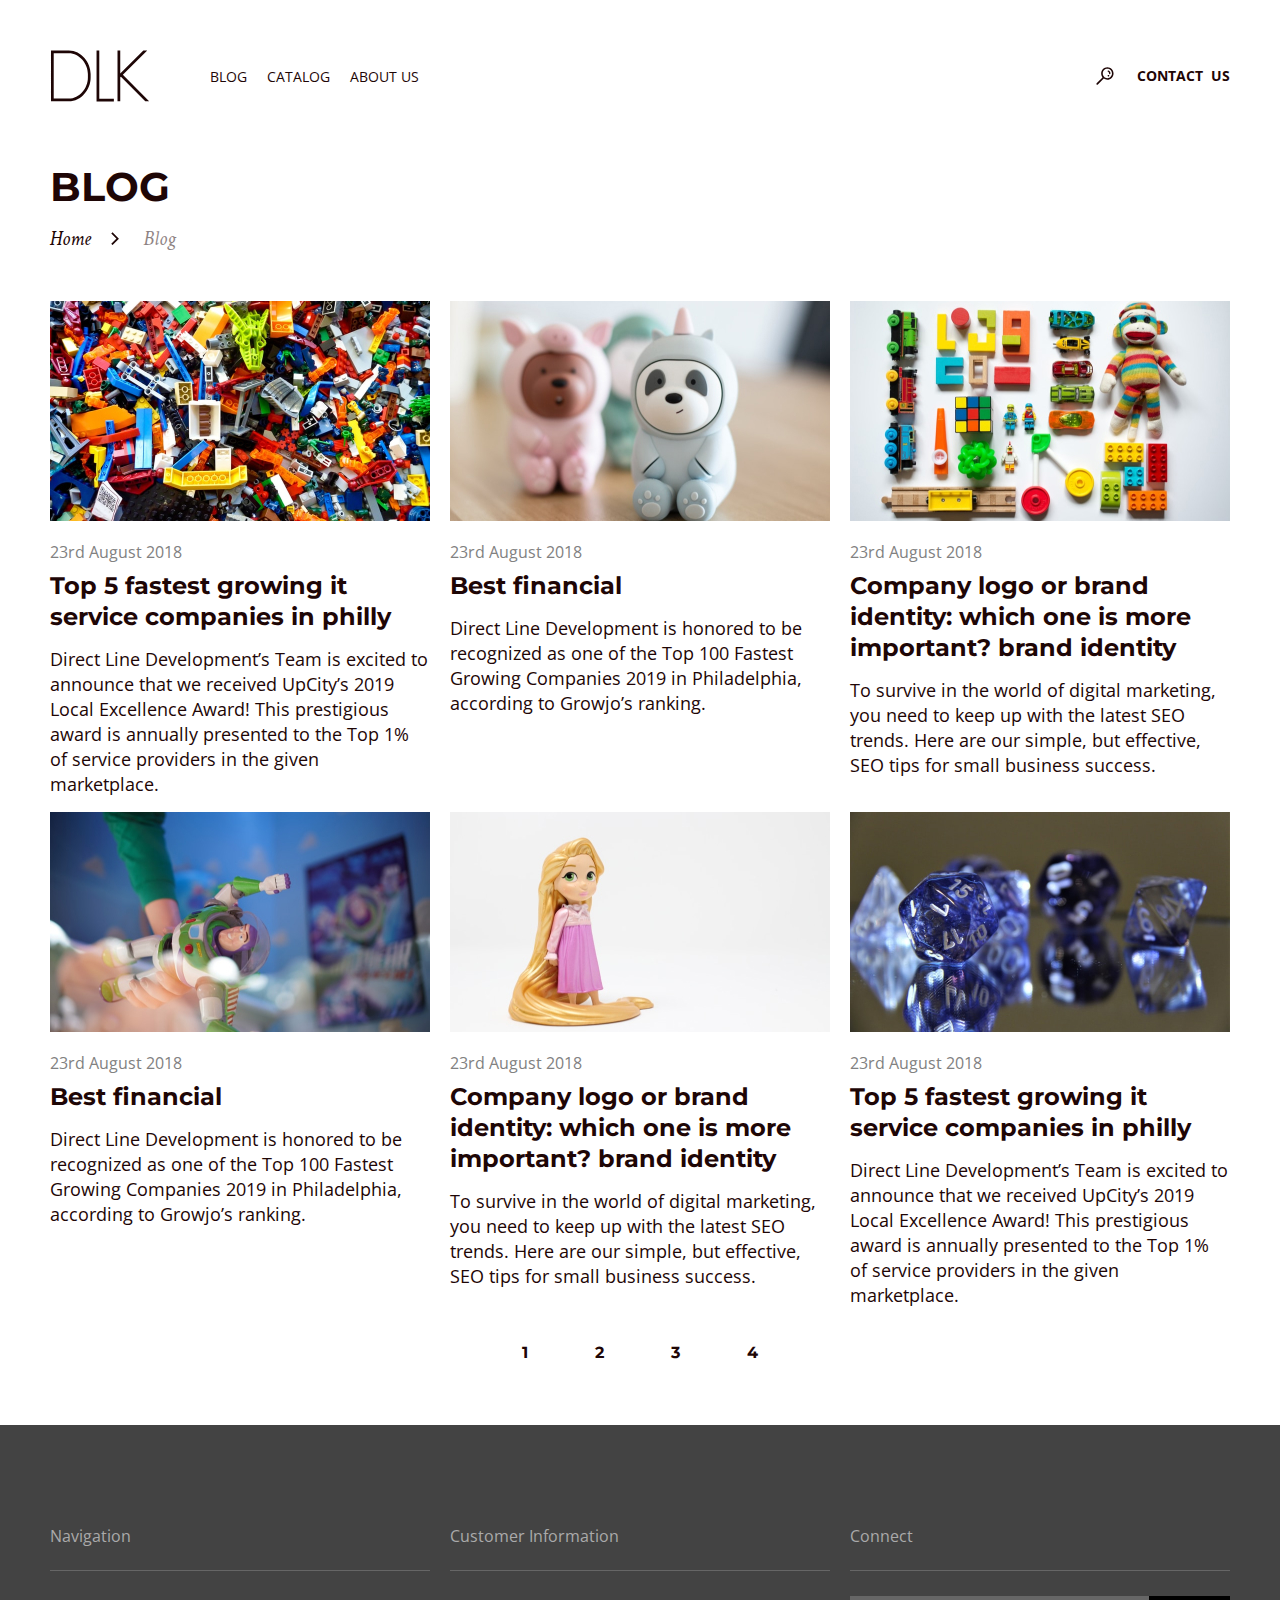
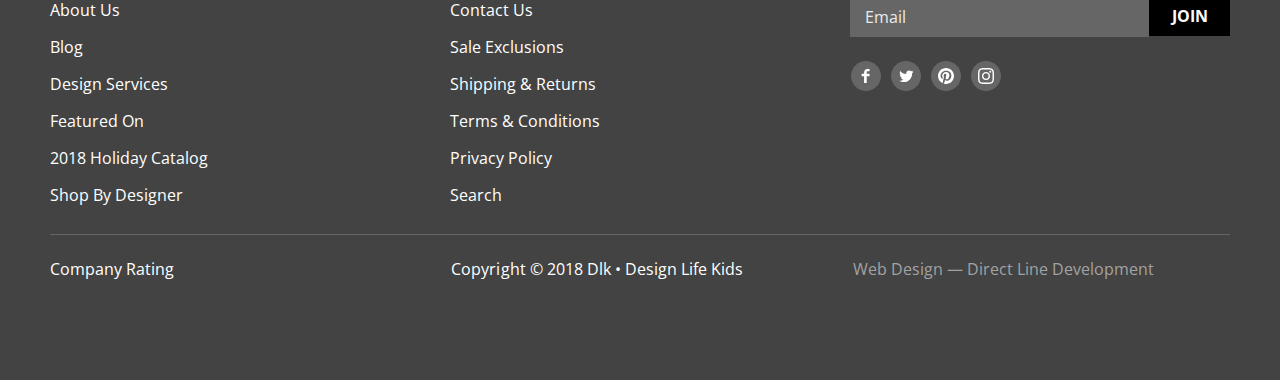
==== commit bd4d0634: "add perfect pixel and autoprefixer" ====
--- a/FIRST-SITE/pages/blog.html
+++ b/FIRST-SITE/pages/blog.html
@@ -15,25 +15,24 @@
 <body>
 	<div class="wrapper">
 		<header class="header">
-			<div class="container container__header">
+			<div class="container container-header">
 					<div class="logo">
 						<a href="../index.html">
-							<img class="logo-img" src="../assets/image/LOGO.svg" alt="logo">
+							<img class="logo__img" src="../assets/image/LOGO.svg" width="100.08" height="52" alt="logo">
 						</a>
 					</div>
 					<nav class="nav">
-						<ul class="list list__header">
-							<li class="item item__header"><a href="#" class="link link__header">blog</a></li>
-							<li class="item item__header"><a href="../pages/catalog.html" class="link link__header">catalog</a></li>
-							<li class="item item__header"><a href="#" class="link link__header">about us</a></li>
+						<ul class="list-header">
+							<li class="list-header__item"><a href="../pages/blog.html" class="list-header__link">blog</a></li>
+							<li class="list-header__item"><a href="../pages/catalog.html" class="list-header__link">catalog</a></li>
+							<li class="list-header__item"><a href="#" class="list-header__link">about us</a></li>
 						</ul>
 					</nav>
-				<div class="search-contact-us">
-					<div class="search">
-						<!--<input type="text" class="search-field" placeholder="Введите поисковой запрос">--> 
-						<img src="../assets/icon/search.svg" alt="search-image" class="search-icon">
+				<div class="list-right">
+					<div class="list-right__search">
+						<img class="list-right__icon" src="../assets/icon/search.svg" width="24" height="24" alt="search-image">
 					</div>
-					<a href="../pages/contact-us.html" class="link link__contact-us">contact us</a>
+					<a href="../pages/contact-us.html" class="list-right__link">contact us</a>
 				</div>
 			</div>
 		</header>
@@ -41,7 +40,7 @@
 			<section class="section section__title-and-breadcrumb"> 
 				<div class="container container__title-and-breadcrumb">
 					<h2 class="title-category">BLog</h2>
-					<ul class="breadcrumb"> <!--значек-стрелкa-->
+					<ul class="breadcrumb"> 
 						<li class="item-breadcrumb"><a class="link-breadcrumb" href="../index.html">Home</a></li>
 						<li class="item-breadcrumb"><a class="link-breadcrumb" href="../pages/blog.html">Blog</a></li>
 					</ul>
@@ -66,7 +65,7 @@
 							<img class="tale-img" src="../assets/image/tale3.jpg" alt="Company logo or brand identity: which one is more important? brand identity">
 							<p class="tale-date">23rd August 2018</p>
 							<a href="#" class="tale-title">Company logo or brand identity: which one is more important? brand identity</a>
-							<p>To survive in the world of digital marketing, you need to keep up with the latest SEO trends. Here are our simple, but effective, SEO tips for small business success.</p>
+							<p class="tale-text">To survive in the world of digital marketing, you need to keep up with the latest SEO trends. Here are our simple, but effective, SEO tips for small business success.</p>
 						</li>
 						<li class="tales tale-mr">
 							<img class="tale-img" src="../assets/image/tale4.jpg" alt="Best financial">
@@ -78,7 +77,7 @@
 							<img class="tale-img" src="../assets/image/tale5.jpg" alt="Company logo or brand identity: which one is more important? brand identity">
 							<p class="tale-date">23rd August 2018</p>
 							<a href="#" class="tale-title">Company logo or brand identity: which one is more important? brand identity</a>
-							<p>To survive in the world of digital marketing, you need to keep up with the latest SEO trends. Here are our simple, but effective, SEO tips for small business success.</p>
+							<p class="tale-text">To survive in the world of digital marketing, you need to keep up with the latest SEO trends. Here are our simple, but effective, SEO tips for small business success.</p>
 						</li>
 						<li class="tales">
 							<img class="tale-img" src="../assets/image/tale6.jpg" alt="Top 5 fastest growing it service companies in philly">
@@ -88,89 +87,86 @@
 						</li>
 					</ul>
 					<div class="switch">
-						<button class="arrow arrow-left" type="button"><!--img src="../assets/icon/arrow-products-left.svg" alt="arrow"--></button>
+						<button class="arrow arrow-left" type="button"></button>
 						<ul class="list-pages-product">
 							<li class="item-prod"><button class="button-prod" type="button">1</button></li>
 							<li class="item-prod"><button class="button-prod" type="button">2</button></li>
 							<li class="item-prod"><button class="button-prod" type="button">3</button></li>
 							<li class="item-prod"><button class="button-prod" type="button">4</button></li>
 						</ul>
-						<button class="arrow arrow-right" type="button"><!--img src="../assets/icon/arrow-products-right.svg" alt="arrow"--></button>
+						<button class="arrow arrow-right" type="button"></button>
 					</div>
 				</div>
 			</section>
 		</main>
 		<footer class="footer">
-			<div class="container container__footer">
-				<div class="nuv-cus-con">
-					<div class="ft navigation">
-						<p class="text-footer text__navigation">Navigation</p>
-						<div class="line"></div> <!--линия футера отчерчивающая navigation от ссылок ниже-->
-						<ul class="list list__footer-nav">
-							<li class="item item__footer"><a href="#" class="link link__footer">About Us</a></li>
-							<li class="item item__footer"><a href="#" class="link link__footer">Blog</a></li>
-							<li class="item item__footer"><a href="#" class="link link__footer">Design Services</a></li>
-							<li class="item item__footer"><a href="#" class="link link__footer">Featured On</a></li>
-							<li class="item item__footer"><a href="#" class="link link__footer">2018 Holiday Catalog</a></li>
-							<li class="item item__footer"><a href="#" class="link link__footer">Shop By Designer</a></li>
+			<div class="container container-footer">
+				<div class="footer-list">
+					<div class="footer-list__item">
+						<p class="footer-list__text">Navigation</p>
+						<div class="footer-list__line"></div>
+						<ul class="column-list">
+							<li class="column-list__item"><a href="#" class="column-list__link">About Us</a></li>
+							<li class="column-list__item"><a href="#" class="column-list__link">Blog</a></li>
+							<li class="column-list__item"><a href="#" class="column-list__link">Design Services</a></li>
+							<li class="column-list__item"><a href="#" class="column-list__link">Featured On</a></li>
+							<li class="column-list__item"><a href="#" class="column-list__link">2018 Holiday Catalog</a></li>
+							<li class="column-list__item"><a href="#" class="column-list__link">Shop By Designer</a></li>
 						</ul>
 					</div>
-					<div class="ft customer-info">
-						<p class="text-footer text__customer-info">Customer Information</p>
-						<div class="line"></div> <!--здесь будет линия футера отчерчивающая customer-info от ссылок ниже-->
-						<ul class="list list__footer-cus">
-							<li class="item item__footer"><a href="#" class="link link__footer">Contact Us</a></li>
-							<li class="item item__footer"><a href="#" class="link link__footer">Sale Exclusions</a></li>
-							<li class="item item__footer"><a href="#" class="link link__footer">Shipping & Returns</a></li>
-							<li class="item item__footer"><a href="#" class="link link__footer">Terms & Conditions</a></li>
-							<li class="item item__footer"><a href="#" class="link link__footer">Privacy Policy</a></li>
-							<li class="item item__footer"><a href="#" class="link link__footer">Search</a></li>
+					<div class="footer-list__item">
+						<p class="footer-list__text">Customer Information</p>
+						<div class="footer-list__line"></div>
+						<ul class="column-list">
+							<li class="column-list__item"><a href="#" class="column-list__link">Contact Us</a></li>
+							<li class="column-list__item"><a href="#" class="column-list__link">Sale Exclusions</a></li>
+							<li class="column-list__item"><a href="#" class="column-list__link">Shipping & Returns</a></li>
+							<li class="column-list__item"><a href="#" class="column-list__link">Terms & Conditions</a></li>
+							<li class="column-list__item"><a href="#" class="column-list__link">Privacy Policy</a></li>
+							<li class="column-list__item"><a href="#" class="column-list__link">Search</a></li>
 						</ul>
 					</div>
-					<article class="ft connect">
-						<p class="text-footer text__connect">Connect</p>
-						<div class="line"></div> <!--здесь будет линия футера отчерчивающая connect от формы поиска-->
+					<article class="footer-list__item">
+						<h2 style="display: none;">Connect</h2>
+						<p class="footer-list__text">Connect</p>
+						<div class="footer-list__line"></div>
 						<form class="form-email" action="#" method="POST">
-							<input class="enter-email" type= "text" name="email" placeholder="Email"> 
-							<input class="button button__join" type="submit" value="Join">
+							<div class="form-email__block">
+								<input class="form-email__input" type= "text" name="email" placeholder="Email"> 
+								<input class="form-email__button button" type="submit" value="Join">
+							</div>
 							</form>
 							<div class="social"> 
-								<a class="social-img" href="#"><img src="../assets/icon/Facebook.svg" alt="facebook"></a>
-								<a class="social-img" href="#"><img src="../assets/icon/Twitter.svg" alt="twitter"></a>
-								<a class="social-img" href="#"><img src="../assets/icon/Pinterest.svg" alt="pinterest"></a>
-								<a class="social-img" href="#"><img src="../assets/icon/Instagram.svg" alt="inst"></a> 
+								<a class="social__img social__img-facebook" href="#"></a>
+								<a class="social__img social__img-twitter" href="#"></a>
+								<a class="social__img social__img-pinterest" href="#"></a>
+								<a class="social__img social__img-instagram" href="#"></a>
 							</div>  
 					</article>
 				</div>
-				<div class="line-allwidth"></div> <!--линия футера отчерчивающая всю ширину контейнера под предыдущим блоком-->
-				<div class="com-cop-des">
-					<div class="company-rating">
-						<p class="text-buttom text__company-rating">Company Rating</p>
-						<div class="rating-area">
-							<div class="rating__items">
-								<input type="radio" id="star-5" name="rating" value="5">
-								<label class="star" for="star-5" title="«5»"></label>	
+				<div class="line-max-width"></div>
+				<div class="footer-bottom">
+					<div class="footer-bottom-rating">
+						<div class="rating-block">
+							<p class="rating-block__txt">Company Rating</p>
+							<div class="rating-mini">
+								<div class="rating-area">
+									<input type="radio" id="star-5" name="rating" value="5">
+									<label class="label-rating" for="star-5" title="Оценка «5»"></label>	
+									<input type="radio" id="star-4" name="rating" value="4">
+									<label class="label-rating" for="star-4" title="Оценка «4»"></label>    
+									<input type="radio" id="star-3" name="rating" value="3">
+									<label class="label-rating" for="star-3" title="Оценка «3»"></label>  
+									<input type="radio" id="star-2" name="rating" value="2">
+									<label class="label-rating" for="star-2" title="Оценка «2»"></label>    
+									<input type="radio" id="star-1" name="rating" value="1">
+									<label class="label-rating" for="star-1" title="Оценка «1»"></label>
+								</div> 
 							</div>
-							<div class="rating__items">
-								<input type="radio" id="star-4" name="rating" value="4">
-								<label class="star" for="star-4" title="«4»"></label> 
-							</div>
-							<div class="rating__items">
-								<input type="radio" id="star-3" name="rating" value="3">
-								<label class="star" for="star-3" title="«3»"></label> 
-							</div>
-							<div class="rating__items">
-								<input type="radio" id="star-2" name="rating" value="2">
-								<label class="star" for="star-2" title="«2»"></label> 
-							</div>
-							<div class="rating__items">
-								<input class="star-one" type="radio" id="star-1" name="rating" value="1">
-								<label class="star" for="star-1" title="«1»"></label>
-							</div>       
 						</div>
 					</div>
-						<p class="text-buttom text__copyright">Copyright © 2018 Dlk • Design Life Kids</p>
-						<a href="#" class="web-design">Web Design — Direct Line Development</a>
+						<p class="footer-bottom__copyright copyright">Copyright © 2018 Dlk • Design Life Kids</p>
+						<a href="#" class="footer-bottom__web-design">Web Design — Direct Line Development</a>
 				</div>
 			</div>
 		</footer>
--- a/FIRST-SITE/css/common.css
+++ b/FIRST-SITE/css/common.css
@@ -44,9 +44,9 @@
 }
 
 p {
-	font-family: 'Open Sans';
-	font-weight: 400;
-	font-size: 16px;
+	/*font-family: 'Open Sans';
+	font-weight: 400;
+	font-size: 16px;*/
 	color: #1E0606;
 }
 
@@ -89,36 +89,50 @@
 /*--------------------------------------------------------------------------ОБНУЛЕНИЕ------------------------------------------------------------------------*/
 /*--------------------------------------------------------------------------HEADER------------------------------------------------------------------------*/
 
-.container__header {
+.container-header {
 	display: flex;
 	align-items: center;
 	margin-top: 50px;
-	
-}
-
-.nav {
-	margin-right: auto;
-}
-
-.list__header {
-	display:flex;
-}
-
-.search-contact-us {
-	display: flex;
-}
-
-.link__contact-us {
-	margin-left: 20.02px;
-}
-
-.logo-img {
+	padding: 0;
+	justify-content: space-between;
+}
+
+
+/*------logo-header------*/
+.logo__img {
 	width: 100.08px;
 	height: 52px;
 	margin-right: 60.06px;
 }
 
-.link {
+.logo__img:hover {
+	opacity: 0.5;
+}
+
+.logo__img:active {
+	opacity: 0.2;
+}
+/*------logo-header------*/
+
+/*------nav--------------*/
+.nav {
+	margin-right: auto;
+}
+
+.list-header {
+	display:flex;
+	align-items: center;
+}
+
+.list-header__item:hover {
+	opacity: 0.5;
+}
+
+.list-header__item:active {
+	opacity: 0.2;
+}
+
+.list-header__link {
 	font-family: 'Open Sans';
 	font-weight: 400;
 	font-size: 14px;
@@ -129,49 +143,55 @@
 	margin-right: 20.02px;
 }
 
-.search-icon {
+/*------nav--------------*/
+/*------search-contact-us--------*/
+.list-right {
+	display: flex;
+	align-items: center;
+}
+
+/*--search__icon---*/
+.list-right__search {
+	padding-left: 6x;
+}
+
+.list-right__icon {
 	width: 24.02px;
 	height: 24px;
-}
-
-.link__contact-us {
+	cursor: pointer;
+}
+
+.list-right__icon:hover {
+	opacity: 0.5;
+}
+
+.list-right__icon:active {
+	opacity: 0.2;
+}
+/*--search__icon---*/
+
+.list-right__link {
+	font-family: 'Open Sans';
 	font-weight: 700;
-}
-
-
-/*---------interactive-header------*/
-.logo-img:hover {
-	opacity: 0.5;
-}
-
-.logo-img:active {
+	font-size: 14px;
+	line-height: 19.07px;
+	display: flex;
+	align-items: center;
+	text-transform: uppercase;
+	color: #1E0606;
+	margin: 0;
+	margin-left: 20.02px;
+	word-spacing: 4px;
+}
+
+.list-right__link:hover {
+	opacity: 0.5;
+}
+
+.list-right__link:active {
 	opacity: 0.2;
 }
-
-.item__header:hover {
-	opacity: 0.5;
-}
-
-.item__header:active {
-	opacity: 0.2;
-}
-
-.search-icon:hover {
-	opacity: 0.5;
-}
-
-.search-icon:active {
-	opacity: 0.2;
-}
-
-.link__contact-us:hover {
-	opacity: 0.5;
-}
-
-.link__contact-us:active {
-	opacity: 0.2;
-}
-
+/*------search-contact-us----------*/
 /*--------------------------------------------------------------------------HEADER------------------------------------------------------------------------*/
 /*------------------------------------BUTTON------------------------------------*/
 
@@ -203,33 +223,32 @@
 	background: #C7C1C1;
 }
 
+
+
+
 /*------------------------------------BUTTON------------------------------------*/
 /*--------------------------------------------------------------------------FOOTER------------------------------------------------------------------------*/
 
 .footer {
-	margin-top: 150px; /*временно поставил чтобы не накладывалась карта*/
 	background-color: #434343;
 }
 
-.container__footer {
-	
-}
-
-.nuv-cus-con {
-	display: flex;
-}
-
-.ft {
+.footer-list {
+	display: flex;
+}
+
+.footer-list__item {
 	margin-top: 100px;
 	width: 380px;
 	height: 281px;
 }
 
-.ft:not(:last-child) {
+.footer-list__item:not(:last-child) {
 	margin-right: 20px;
 }
 
-.text-footer {
+/*--Navigation-Custom-information-Connect--*/
+.footer-list__text {
 	font-family: 'Open Sans';
 	font-weight: 400;
 	line-height: 22px;
@@ -237,147 +256,320 @@
 	margin-bottom: 23px;
 }
 
-.item__footer:not(:last-child) {
-	margin-bottom: 15px;
-}
-
-.link__footer {
-	font-family: 'Open Sans';
-	font-weight: 400;
-	line-height: 22px;
-	color: #FFFFFF;
-}
-
-.link__footer:hover {
-	opacity: 0.5;
-}
-
-.link__footer:active {
-	opacity: 0.2;
-}
-
-.line {
+.footer-list__line {
 	border-bottom: solid 1px #666666;
 	width: 380px;
-	margin-bottom: 28px;
-}
-
-.line-allwidth {
-	border-bottom: solid 1px #666666;
-	max-width: 100%;
-	margin: 28px 0 23px 0;
-}
-
-.button__join {
-	width: 81px;
-	height: 40px;
-}
+	/*margin-bottom: 28px;*/
+}
+/*--Navigation-Custom-information-Connect--*/
+
+/*----column------------------------*/
+.column-list {
+	margin-top: 28px;
+}
+
+.column-list__item:not(:last-child) {
+	margin-bottom: 15px;
+}
+
+.column-list__link {
+	font-family: 'Open Sans';
+	font-style: normal;
+	font-size: 16px;
+	font-weight: 400;
+	line-height: 22px;
+	color: #FFFFFF;
+	text-transform: capitalize;
+	/*letter-spacing: 1.02px;*/
+}
+
+.column-list__link:hover {
+	opacity: 0.5;
+}
+
+.column-list__link:active {
+	opacity: 0.2;
+}
+/*----column------------------------*/
 
 .form-email {
-	display: flex;
-}
-
-.enter-email {
-	width: 380px;
-	height: 40px;
+	margin-top: 25px;
+}
+
+.form-email__block {
+	display: flex;
+	align-items: flex-start;
+}
+
+.form-email__input {
+	width: 299px;
+	height: 41px;
 	background: #666666;
 	color: #ffffff;
 	padding: 0;
 	padding-left: 15px;
 }
 
-.enter-email::placeholder {
-	color: #ffffff;
+.form-email__input::placeholder {
+	font-family: 'Open Sans';
+	font-style: normal;
+	font-weight: 400;
+	font-size: 16px;
+	line-height: 22px;
+	/* identical to box height */
+	
+	display: flex;
+	/*align-items: center;*/
+	color: #EBEBEB;
 	/*padding-left: 15px;*/
 }
 
-.enter-email, :placeholder-shown {
+.form-email__input, :placeholder-shown {
 	font-family: 'Open Sans';
 	font-weight: 400;
 	line-height: 16px;
 	color: #ffffff;
-}
-
-.enter-email:hover {
+	padding: 9px 15px;
+	align-items: center;
+}
+
+.form-email__input:hover {
 	box-sizing: border-box;
 	border: 1px solid #FFFDFD;
 	border-right: none;
 }
 
-.enter-email:active {
+.form-email__input:active {
 	box-sizing: border-box;
 	border: 1px solid #FFFDFD;
 	border-right: none;
 }
 
+.form-email__button {
+	width: 81px;
+	height: 40px;
+}
+
+/*     SOCIAL ICON FOOTER    */
 .social {
+	position: relative;
 	width: 150px;
 	height: 30px;
 	display: flex;
-	margin-top: 25.02px;
-}
-
-.social-img {
+	margin-top: 24px;
+}
+
+.social__img {
 	margin-right: 10px;
 }
 
-.social-img:hover {
-	opacity: 0.5;
-}
-
-.social-img:active {
+.social__img-facebook::before {
+	position: absolute;
+	content: "";
+	background-image: url(../assets/icon/Facebook.svg);
+	background-size: cover;
+	width: 30px;
+	height: 30px;
+	left: 1px;
+}
+
+.social__img-twitter::before {
+	position: absolute;
+	content: "";
+	background-image: url(../assets/icon/Twitter.svg);
+	background-size: cover;
+	width: 30px;
+	height: 30px;
+	left: 41px;
+}
+
+.social__img-pinterest::before {
+	position: absolute;
+	content: "";
+	background-image: url(../assets/icon/Pinterest.svg);
+	background-size: cover;
+	background-repeat: no-repeat;
+	width: 30px;
+	height: 30px;
+	left: 81px;
+}
+
+.social__img-instagram::before {
+	position: absolute;
+	content: "";
+	background-image: url(../assets/icon/Instagram.svg);
+	background-size: cover;
+	background-repeat: no-repeat;
+	width: 30px;
+	height: 30px;
+	left: 121px;
+}
+
+.social__img:hover {
+	opacity: 0.5;
+}
+
+.social__img:active {
 	opacity: 0.2;
 }
-
-.text-buttom {
+/*     SOCIAL ICON FOOTER    */
+
+/*-----------------------*/
+.line-max-width {
+	border-bottom: solid 1px #666666;
+	max-width: 100%;
+	margin: 28px 0 23px 0;
+}
+/*-----------------------*/
+
+.footer-bottom {
+	display: flex;
+}
+
+/*     ------  rating  --------  */
+
+.footer-bottom-rating {
+	/*display: flex;*/
+	margin-right: 134.4px;
+}
+
+.rating-block {
+	display: flex;
+	align-items: center;
+	justify-content: center;
+	padding: 0;
+}
+
+.rating-block__txt {
+	display: flex;
+	align-items: center;
+	font-family: 'Open Sans';
+	font-style: normal;
+	font-weight: 400;
+	font-size: 16px;
+	line-height: 22px;
+	color: #FFFFFF;
+	margin-right: 28px;
+	letter-spacing: 0.0px;
+}
+
+.rating-area {
+   position: relative;
+   overflow: hidden;
+   margin: 0 0;
+   margin-top: 4px;
+   flex-direction: row-reverse;
+   display: flex;
+   align-items: center;
+}
+
+.label-rating {
+	width: 13px;
+	height: 13px;
+}
+
+.rating-area:not(:checked) > input {
+   display: none;
+}
+.rating-area:not(:checked) > label {
+   float: right;
+   cursor: pointer;
+   font-size: 17px;
+   color: rgba(red, green, blue, 0.0);
+   margin-right: 7px;
+   background-image: url(..//assets/icon/star.svg);
+	background-size: cover;
+	width: 13px;
+	height: 13px;
+}
+.rating-area:not(:checked) > label:before {
+   content: '';
+   position: absolute;
+   width: 13px;
+   height: 13px;
+   top: 0;
+}
+.rating-area > input:checked ~ label {
+   color: #FFFFFF;;
+   background-image: url(..//assets/icon/Star-checked.svg);
+   width: 13px;
+   height: 13px;
+}
+.rating-area:not(:checked) > label:hover,
+.rating-area:not(:checked) > label:hover ~ label {
+	background-image: url(..//assets/icon/star-hover.svg);
+	background-repeat: no-repeat;
+	width: 13px;
+   height: 13px;
+   color: #FFFFFF;;
+}
+.rating-area > input:checked + label:hover,
+.rating-area > input:checked + label:hover ~ label,
+.rating-area > input:checked ~ label:hover,
+.rating-area > input:checked ~ label:hover ~ label,
+.rating-area > label:hover ~ input:checked ~ label {
+	background-image: url(..//assets/icon/star-hover.svg);
+	background-repeat: no-repeat;
+	width: 13px;
+   height: 13px;
+}
+.rate-area > label:active {
+   position: relative;
+   opacity: 0.5;
+}
+
+.rating__items:not(:last-child) {
+	position: relative;
+	margin-right: 2.88px;
+}
+
+/*     ------  rating  --------  */
+/*     ------  copyright  --------  */
+
+.footer-bottom__copyright {
 	display: flex;
 	align-items: center;
 	color: #FFFFFF;
 	margin-bottom: 100px;
 }
 
-.text__company-rating {
-	margin-right: 20.02px;
-}
-
-
-
-.text__copyright{
-	margin-right: 109px;
-}
-
-.web-design {
+.copyright{
+
+	font-family: 'Open Sans';
+	font-style: normal;
+	font-weight: 400;
+	font-size: 16px;
+	line-height: 22px;
+	display: flex;
+	align-items: center;
+	color: #FFFFFF;
+	letter-spacing: 0.02px;
+	margin-right: 110px;
+	margin-left: 15px;
+}
+/*     ------  copyright  --------  */
+/*     ------  web-design  --------  */
+
+.footer-bottom__web-design {
+	font-family: 'Open Sans';
+	font-style: normal;
+	font-weight: 400;
+	font-size: 16px;
+	line-height: 22px;
+	/* identical to box height */
 	color: #A2A2A2;
 }
 
-.web-design:hover {
+.footer-bottom__web-design:hover {
 	color: #FFFFFF;
 	text-decoration-line: underline;
 }
 
-.web-design:active {
+.footer-bottom__web-design:active {
 	color: #FFFFFF;
 	text-decoration-line: underline;
-}
-
-.com-cop-des {
-	display: flex;
-}
-
-.company-rating {
-	display: flex;
-	margin-right: 154.88px;
-}
-
-.rating-area {
-	display: flex;
-	margin-left: 25.02px;
-}
-
-.rating__items:not(:last-child) {
-	margin-right: 2.88px;
-}
-
-
-/*--------------------------------------------------------------------------FOOTER------------------------------------------------------------------------*/
-
+	opacity: 0.5;
+}
+/*     ------  web-design  --------  */
+
+/*--------------------------------------------------------------------------FOOTER------------------------------------------------------------------------*/--- a/FIRST-SITE/css/blog.css
+++ b/FIRST-SITE/css/blog.css
@@ -1,3 +1,10 @@
+/*
+* Prefixed by https://autoprefixer.github.io
+* PostCSS: v8.4.14,
+* Autoprefixer: v10.4.7
+* Browsers: last 4 version
+*/
+
 header {
 	margin-bottom: 60px;
 }
@@ -5,7 +12,7 @@
 /*--------------------------BRREADCRUMBS--------------------*/
 
 .section__title-and-breadcrumb {
-	margin-bottom: 50.02px;
+	margin-bottom: 49px;
 }
 
 h2 {
@@ -20,11 +27,13 @@
 }
 
 .breadcrumb {
+	display: -webkit-box;
+	display: -ms-flexbox;
 	display: flex;
 }
 
 .item-breadcrumb {
-	margin-right: 20px;
+	margin-right: 24px;
 }
 
 .item-breadcrumb:not(:first-child) {
@@ -45,7 +54,7 @@
 	content: "";
 	background-image: url(../assets/icon/arrow.svg);
 	width: 8px;
-	height: 12px;
+	height: 13px;
 	
 	/* Black */
 	
@@ -59,14 +68,20 @@
 /*--------------------------BRREADCRUMBS--------------------*/
 /*--------------------------CONTENT-------------------------*/
 .cards-tales{
-	display: flex;
-	flex-wrap: wrap;
-	justify-content: space-between;
+	display: -webkit-box;
+	display: -ms-flexbox;
+	display: flex;
+	-ms-flex-wrap: wrap;
+	    flex-wrap: wrap;
+	-webkit-box-pack: justify;
+	    -ms-flex-pack: justify;
+	        justify-content: space-between;
 }
 
 .tales {
 	width: 380px;
 	height: 491px;
+	margin-bottom: 20px;
 }
 
 /*.tale-mr {
@@ -97,18 +112,18 @@
 	font-size: 24px;
 	line-height: 31px;
 	color: #1E0606;
-
-	margin-bottom: 15px;
 }
 
 .tale-title:hover {
-	text-decoration-line: underline;
+	-webkit-text-decoration-line: underline;
+	        text-decoration-line: underline;
 	color: #1E0606;
 	cursor: pointer;
 }
 
 .tale-title:active {
-	text-decoration-line: underline;
+	-webkit-text-decoration-line: underline;
+	        text-decoration-line: underline;
 	color: #1E0606;
 }
 
@@ -119,24 +134,37 @@
 	font-size: 18px;
 	line-height: 25px;
 	color: #1E0606;
+	margin-top: 15px;
 }
 /*--------------------------CONTENT-------------------------*/
 /*--------------------------SWITCH-------------------------*/
 
 
 .switch {
+	display: -webkit-box;
+	display: -ms-flexbox;
 	display: flex;
 	position: relative;
-	justify-content: center;
-	margin-bottom: 60px;
-	margin-top: 50px;
+	-webkit-box-pack: center;
+	    -ms-flex-pack: center;
+	        justify-content: center;
+	margin-bottom: 62px;
+	margin-top: 20px;
+	display: flex;
+	-ms-flex-line-pack: center;
+	    align-content: center;
 }
 
 .list-pages-product {
-	display: flex;
-	align-content: center;
-}
-
+	display: -webkit-box;
+	display: -ms-flexbox;
+	display: flex;
+	-ms-flex-line-pack: center;
+	    align-content: center;
+}
+
+/*-------------button-browsing---------------*/
+/*-----button-number-----*/
 .button-prod {
 	font-family: 'Montserrat';
 	font-style: normal;
@@ -148,18 +176,20 @@
 	background-color: #FFFFFF;
 }
 
+
 .item-prod:not(:last-child) {
-	margin-right: 64px
+	margin-right: 67px
 }
 
 .button-prod:hover {
+	color: #C29974;
+}
+
+.button-prod:active {
 	color: #AAAAAA;
 }
-
-.button-prod:active {
-	color: #C29974;
-}
-
+/*-----button-number-----*/
+/*-----button-arrow--------*/
 .arrow {
 	display: block;
 	width: 13px;
@@ -169,7 +199,53 @@
 .arrow-left {
 	position: absolute;
 	left: 0;
-	background-image: url(../assets/icon/arrow-products-left.svg);
+	background-image: url(../assets/icon/arrow-products-left-opacity.svg);
+	background-color: #FFFFFF;
+	background-size: cover;
+	background-repeat: no-repeat;
+	width: 17px;
+	height: 28px;
+}
+
+.arrow-right {
+	position: absolute;
+	right: 0;
+	background-image: url(../assets/icon/arrow-products-right-opacity.svg);
+	background-color: #FFFFFF;
+	background-size: cover;
+	background-repeat: no-repeat;
+	width: 17px;
+	height: 28px;
+}
+/*-----button-arrow--------*/
+/*-----button-arrow-hover--------*/
+.arrow-left:hover {
+	position: absolute;
+	left: 0;
+	background-image: url(../assets/icon/arrow-products-left-hoover.svg);
+	background-color: #FFFFFF;
+	background-size: cover;
+	background-repeat: no-repeat;
+	width: 17px;
+	height: 28px;
+}
+
+.arrow-right:hover {
+	position: absolute;
+	right: 0;
+	background-image: url(../assets/icon/arrow-products-right-hoover.svg);
+	background-color: #FFFFFF;
+	background-size: cover;
+	background-repeat: no-repeat;
+	width: 17px;
+	height: 28px;
+}
+/*-----button-arrow-hover--------*/
+/*-----button-arrow-active--------*/
+.arrow-left:active {
+	position: absolute;
+	left: 0;
+	background-image: url(../assets/icon/arrow-products-left-active.svg);
 	background-color: #FFFFFF;
 	background-size: cover;
 	background-repeat: no-repeat;
@@ -177,17 +253,18 @@
 	height: 26px;
 }
 
-.arrow-right {
+.arrow-right:active {
 	position: absolute;
 	right: 0;
-	background-image: url(../assets/icon/arrow-products-right.svg);
+	background-image: url(../assets/icon/arrow-products-right-active.svg);
 	background-color: #FFFFFF;
 	background-size: cover;
 	background-repeat: no-repeat;
 	width: 16px;
 	height: 26px;
 }
-
+/*-----button-arrow-active--------*/
+/*-------------button-browsing---------------*/
 /*--------------------------SWITCH-------------------------*/
 
 .footer {
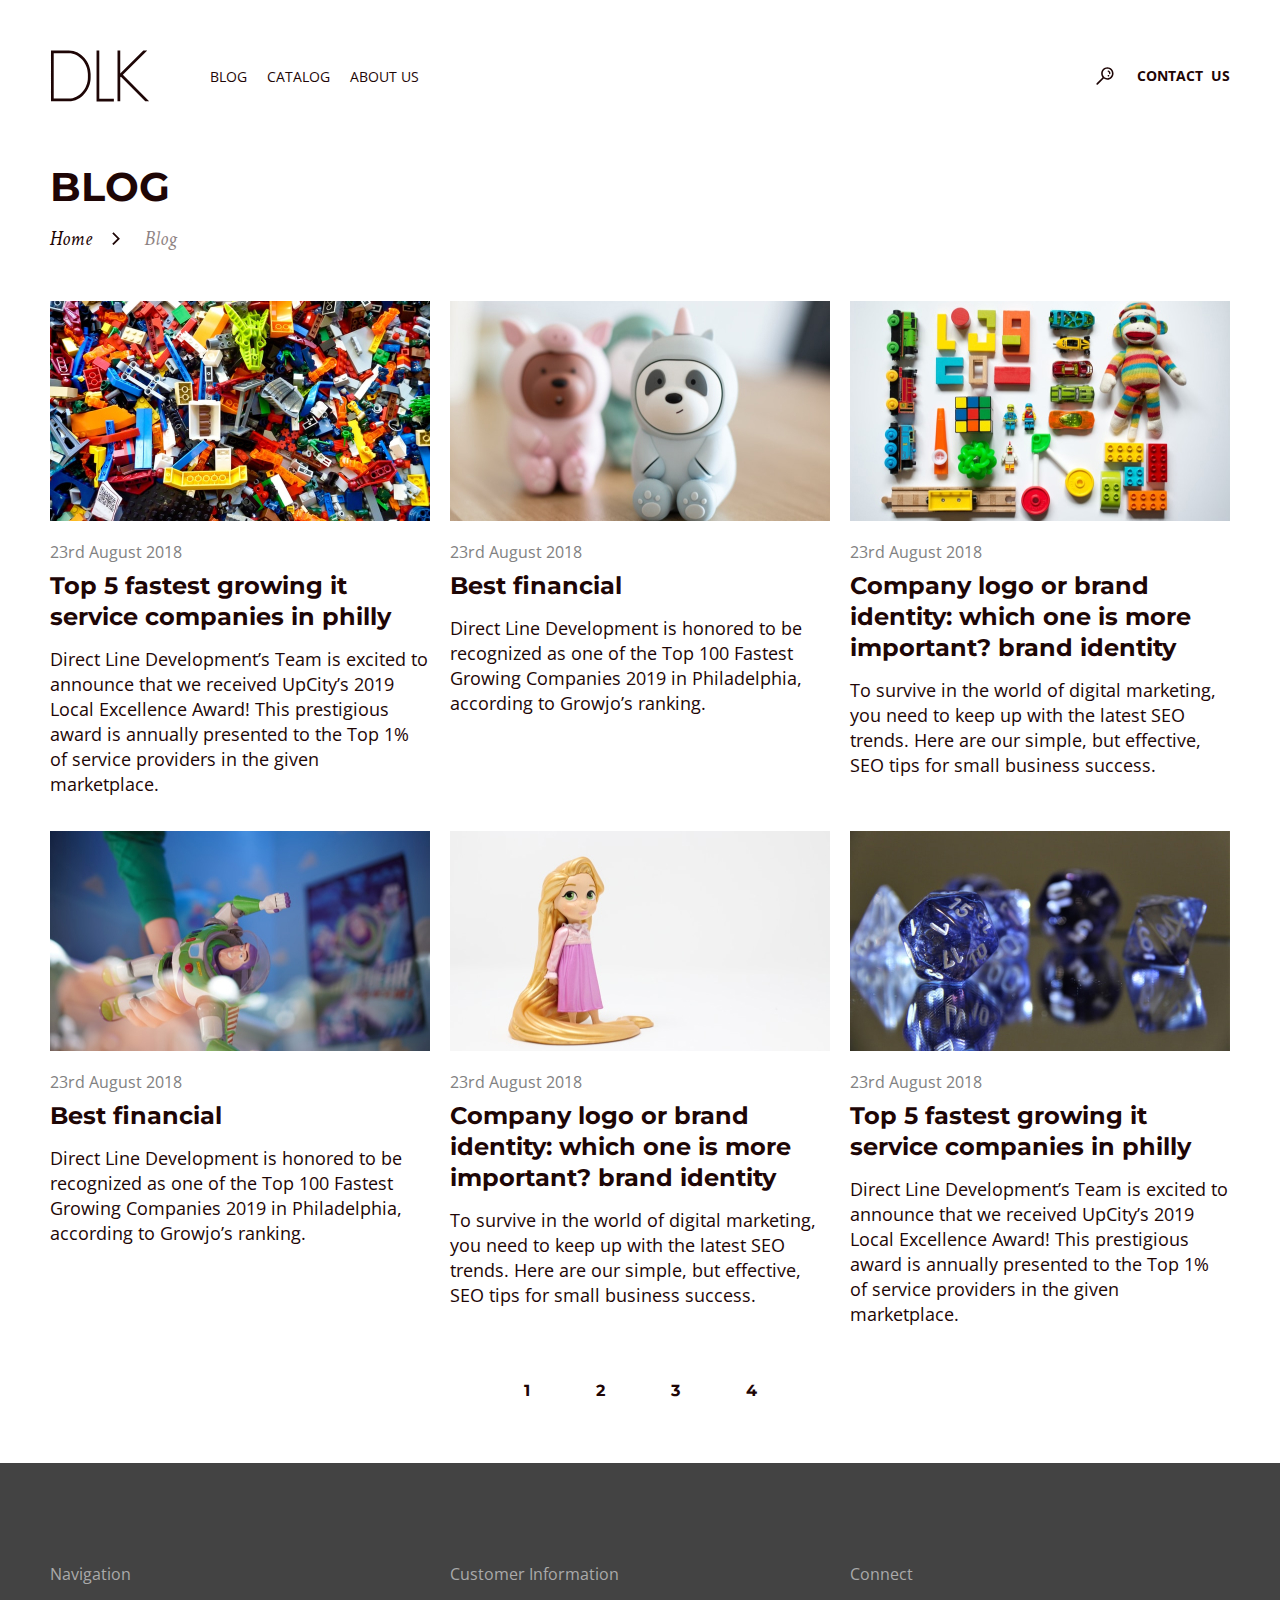
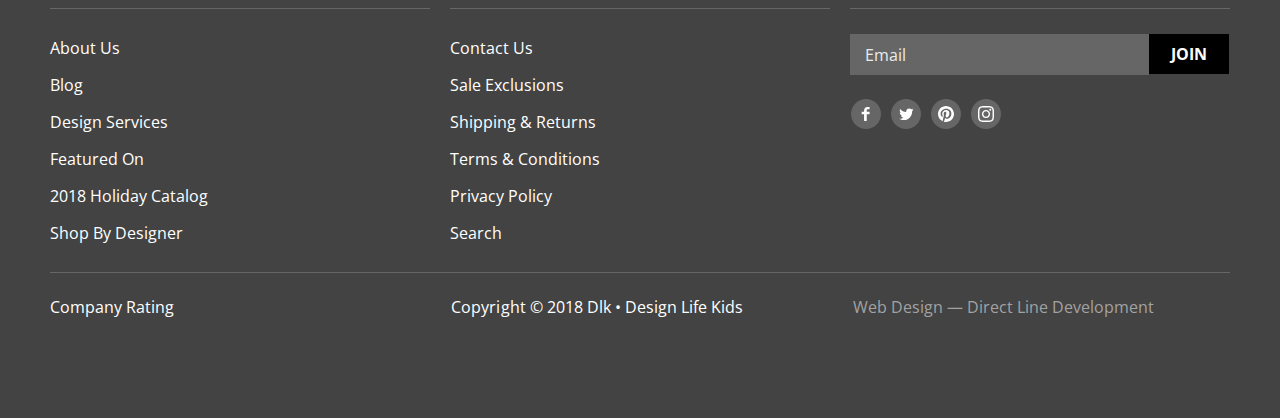
==== commit 30222eaf: "final edits" ====
--- a/FIRST-SITE/pages/blog.html
+++ b/FIRST-SITE/pages/blog.html
@@ -9,7 +9,7 @@
 	<link href="https://fonts.googleapis.com/css2?family=Archivo:wght@700&family=Crimson+Text:ital,wght@1,400;1,700&family=Lato:wght@700&family=Montserrat:wght@200;300;600;700&family=Open+Sans:wght@400;700&family=Roboto&display=swap" rel="stylesheet">
 	<link rel="stylesheet" href="../css/normolize.css">
 	<link rel="stylesheet" href="../css/common.css">
-	<link rel="stylesheet" href="../css/blog.css">
+	<link rel="stylesheet" href="../css/min-blog.css">
 	<title>Blog</title>
 </head>
 <body>
@@ -18,7 +18,7 @@
 			<div class="container container-header">
 					<div class="logo">
 						<a href="../index.html">
-							<img class="logo__img" src="../assets/image/LOGO.svg" width="100.08" height="52" alt="logo">
+							<img class="logo__img" src="../assets/image/LOGO.svg" width="100" height="52" alt="logo">
 						</a>
 					</div>
 					<nav class="nav">
@@ -37,62 +37,75 @@
 			</div>
 		</header>
 		<main>
-			<section class="section section__title-and-breadcrumb"> 
-				<div class="container container__title-and-breadcrumb">
-					<h2 class="title-category">BLog</h2>
+			<section class="section section-title-and-breadcrumb"> 
+				<div class="container container-title-and-breadcrumb">
+					<h2 class="title-blog">BLog</h2>
 					<ul class="breadcrumb"> 
-						<li class="item-breadcrumb"><a class="link-breadcrumb" href="../index.html">Home</a></li>
-						<li class="item-breadcrumb"><a class="link-breadcrumb" href="../pages/blog.html">Blog</a></li>
+						<li class="breadcrumb__item"><a class="breadcrumb__link" href="../index.html">Home</a></li>
+						<li class="breadcrumb__item"><a class="breadcrumb__link" href="../pages/blog.html">Blog</a></li>
 					</ul>
 				</div>
 			</section>
-			<section class="section section__content">
-				<div class="container container__content">
-					<ul class="cards-tales">
-						<li class="tales tale-mr">
-							<img class="tale-img" src="../assets/image/tale1.jpg" alt="Top 5 fastest growing it service companies in philly">
-							<p class="tale-date">23rd August 2018</p>
-							<a href="#" class="tale-title">Top 5 fastest growing it service companies in philly</a>
-							<p class="tale-text">Direct Line Development’s Team is excited to announce that we received UpCity’s 2019 Local Excellence Award! This prestigious award is annually presented to the Top 1% of service providers in the given marketplace.</p>
+			<section class="section section-content">
+				<h2 class="visuallyhidden">content</h2>
+				<div class="container container-content">
+					<ul class="cards-list">
+						<li class="cards-list__item cards-list__item-mr">
+							<a class="link-transform" href="">
+								<img class="cards-list__img" src="../assets/image/tale1.jpg" alt="Top 5 fastest growing it service companies in philly" width="380" height="220">
+							</a>
+							<p class="cards-list__date">23rd August 2018</p>
+							<p class="link-transform"><a href="#" class="cards-list__title">Top 5 fastest growing it service companies in philly</a></p>
+							<p class="cards-list__text">Direct Line Development’s Team is excited to announce that we received UpCity’s 2019 Local Excellence Award! This prestigious award is annually presented to the Top 1% of service providers in the given marketplace.</p>
 						</li>
-						<li class="tales tale-mr">
-							<img class="tale-img" src="../assets/image/tale2.jpg" alt="Best financial">
-							<p class="tale-date">23rd August 2018</p>
-							<a href="#" class="tale-title">Best financial</a>
-							<p class="tale-text">Direct Line Development is honored to be recognized as one of the Top 100 Fastest Growing Companies 2019 in Philadelphia, according to Growjo’s ranking.</p>
+						<li class="cards-list__item cards-list__item-mr">
+							<a class="link-transform" href="">
+								<img class="cards-list__img" src="../assets/image/tale2.jpg" alt="Best financial" width="380" height="220">
+							</a>
+							<p class="cards-list__date">23rd August 2018</p>
+							<p class="link-transform"><a href="#" class="cards-list__title">Best financial</a></p>
+							<p class="cards-list__text">Direct Line Development is honored to be recognized as one of the Top 100 Fastest Growing Companies 2019 in Philadelphia, according to Growjo’s ranking.</p>
 						</li>
-						<li class="tales">
-							<img class="tale-img" src="../assets/image/tale3.jpg" alt="Company logo or brand identity: which one is more important? brand identity">
-							<p class="tale-date">23rd August 2018</p>
-							<a href="#" class="tale-title">Company logo or brand identity: which one is more important? brand identity</a>
-							<p class="tale-text">To survive in the world of digital marketing, you need to keep up with the latest SEO trends. Here are our simple, but effective, SEO tips for small business success.</p>
+						<li class="cards-list__item">
+							<a class="link-transform" href="">
+								<img class="cards-list__img" src="../assets/image/tale3.jpg" alt="Company logo or brand identity: which one is more important? brand identity" width="380" height="220">
+							</a>
+							<p class="cards-list__date">23rd August 2018</p>
+							<p class="link-transform"><a href="#" class="cards-list__title">Company logo or brand identity: which one is more important? brand identity</a></p>
+							<p class="cards-list__text">To survive in the world of digital marketing, you need to keep up with the latest SEO trends. Here are our simple, but effective, SEO tips for small business success.</p>
 						</li>
-						<li class="tales tale-mr">
-							<img class="tale-img" src="../assets/image/tale4.jpg" alt="Best financial">
-							<p class="tale-date">23rd August 2018</p>
-							<p class="tale-title">Best financial</p>
-							<p class="tale-text">Direct Line Development is honored to be recognized as one of the Top 100 Fastest Growing Companies 2019 in Philadelphia, according to Growjo’s ranking.</p>
+						<li class="cards-list__item cards-list__item-mr">
+							<a class="link-transform" href="">
+								<img class="cards-list__img" src="../assets/image/tale4.jpg" alt="Best financial" width="380" height="220">
+							</a>
+							<p class="cards-list__date">23rd August 2018</p>
+							<p class="link-transform"><a href="#" class="cards-list__title">Best financial</a></p>
+							<p class="cards-list__text">Direct Line Development is honored to be recognized as one of the Top 100 Fastest Growing Companies 2019 in Philadelphia, according to Growjo’s ranking.</p>
 						</li>
-						<li class="tales tale-mr">
-							<img class="tale-img" src="../assets/image/tale5.jpg" alt="Company logo or brand identity: which one is more important? brand identity">
-							<p class="tale-date">23rd August 2018</p>
-							<a href="#" class="tale-title">Company logo or brand identity: which one is more important? brand identity</a>
-							<p class="tale-text">To survive in the world of digital marketing, you need to keep up with the latest SEO trends. Here are our simple, but effective, SEO tips for small business success.</p>
+						<li class="cards-list__item cards-list__item-mr">
+							<a class="link-transform" href="">
+								<img class="cards-list__img" src="../assets/image/tale5.jpg" alt="Company logo or brand identity: which one is more important? brand identity" width="380" height="220">
+							</a>
+							<p class="cards-list__date">23rd August 2018</p>
+							<p class="link-transform"><a href="#" class="cards-list__title">Company logo or brand identity: which one is more important? brand identity</a></p>
+							<p class="cards-list__text">To survive in the world of digital marketing, you need to keep up with the latest SEO trends. Here are our simple, but effective, SEO tips for small business success.</p>
 						</li>
-						<li class="tales">
-							<img class="tale-img" src="../assets/image/tale6.jpg" alt="Top 5 fastest growing it service companies in philly">
-							<p class="tale-date">23rd August 2018</p>
-							<a href="#" class="tale-title">Top 5 fastest growing it service companies in philly</a>
-							<p class="tale-text">Direct Line Development’s Team is excited to announce that we received UpCity’s 2019 Local Excellence Award! This prestigious award is annually presented to the Top 1% of service providers in the given marketplace.</p>
+						<li class="cards-list__item">
+							<a class="link-transform" href="">
+								<img class="cards-list__img" src="../assets/image/tale6.jpg" alt="Top 5 fastest growing it service companies in philly" width="380" height="220">
+							</a>
+							<p class="cards-list__date">23rd August 2018</p>
+							<p class="link-transform"><a href="#" class="cards-list__title">Top 5 fastest growing it service companies in philly</a></p>
+							<p class="cards-list__text">Direct Line Development’s Team is excited to announce that we received UpCity’s 2019 Local Excellence Award! This prestigious award is annually presented to the Top 1% of service providers in the given marketplace.</p>
 						</li>
 					</ul>
 					<div class="switch">
 						<button class="arrow arrow-left" type="button"></button>
-						<ul class="list-pages-product">
-							<li class="item-prod"><button class="button-prod" type="button">1</button></li>
-							<li class="item-prod"><button class="button-prod" type="button">2</button></li>
-							<li class="item-prod"><button class="button-prod" type="button">3</button></li>
-							<li class="item-prod"><button class="button-prod" type="button">4</button></li>
+						<ul class="list-pages">
+							<li class="list-pages__item"><button class="list-pages__button" type="button">1</button></li>
+							<li class="list-pages__item"><button class="list-pages__button" type="button">2</button></li>
+							<li class="list-pages__item"><button class="list-pages__button" type="button">3</button></li>
+							<li class="list-pages__item"><button class="list-pages__button" type="button">4</button></li>
 						</ul>
 						<button class="arrow arrow-right" type="button"></button>
 					</div>
@@ -127,7 +140,7 @@
 						</ul>
 					</div>
 					<article class="footer-list__item">
-						<h2 style="display: none;">Connect</h2>
+						<h2 class="visuallyhidden">Connect</h2>
 						<p class="footer-list__text">Connect</p>
 						<div class="footer-list__line"></div>
 						<form class="form-email" action="#" method="POST">
--- a/FIRST-SITE/css/common.css
+++ b/FIRST-SITE/css/common.css
@@ -1,19 +1,26 @@
+/*
+* Prefixed by https://autoprefixer.github.io
+* PostCSS: v8.4.14,
+* Autoprefixer: v10.4.7
+* Browsers: last 4 version
+*/
+
 /*--------------------------------------------------------------------------ОБНУЛЕНИЕ------------------------------------------------------------------------*/
 
 * {
-	box-sizing: border-box;
+	-webkit-box-sizing: border-box;
+	        box-sizing: border-box;
 	padding: 0;
 	margin: 0;
 	border: 0;
 }
 
 *,*:before,:after{
-	-moz-box-sizing: border-box;
 	-webkit-box-sizing: border-box;
 	box-sizing: border-box;
-}
+}/*
 :focus,:active{outline: none;}
-a:focus,a:active{outline: none;}
+a:focus,a:active{outline: none;}*/
 
 nav,footer,header {
 	display: block;
@@ -60,7 +67,9 @@
 	font-family: 'Roboto', sans-serif;*/
 	font-weight: 400;
 	font-size: 16px;
-	align-items: 21px;
+	-webkit-box-align: 21px;
+	    -ms-flex-align: 21px;
+	        align-items: 21px;
 	color: #FFFFFF;
 }
 
@@ -86,15 +95,32 @@
 	padding: 0;
 }  не помню для чего на занятиях мы создавали такой класс */ 
 
+.visuallyhidden {
+	position: absolute;
+	width: 1px;
+	height: 1px;
+	margin: -1px;
+	border: 0;
+	padding: 0;
+	clip: rect(0 0 0 0);
+	overflow: hidden;
+}
+
 /*--------------------------------------------------------------------------ОБНУЛЕНИЕ------------------------------------------------------------------------*/
 /*--------------------------------------------------------------------------HEADER------------------------------------------------------------------------*/
 
 .container-header {
-	display: flex;
-	align-items: center;
+	display: -webkit-box;
+	display: -ms-flexbox;
+	display: flex;
+	-webkit-box-align: center;
+	    -ms-flex-align: center;
+	        align-items: center;
 	margin-top: 50px;
 	padding: 0;
-	justify-content: space-between;
+	-webkit-box-pack: justify;
+	    -ms-flex-pack: justify;
+	        justify-content: space-between;
 }
 
 
@@ -103,10 +129,16 @@
 	width: 100.08px;
 	height: 52px;
 	margin-right: 60.06px;
+	-webkit-transition: 0.5s;
+	-o-transition: 0.5s;
+	transition: 0.5s;
 }
 
 .logo__img:hover {
 	opacity: 0.5;
+	-webkit-transform: scale(1.05);
+	    -ms-transform: scale(1.05);
+	        transform: scale(1.05);
 }
 
 .logo__img:active {
@@ -120,12 +152,25 @@
 }
 
 .list-header {
+	display:-webkit-box;
+	display:-ms-flexbox;
 	display:flex;
-	align-items: center;
+	-webkit-box-align: center;
+	    -ms-flex-align: center;
+	        align-items: center;
+}
+
+.list-header__item {
+	-webkit-transition: 0.5s;
+	-o-transition: 0.5s;
+	transition: 0.5s;
 }
 
 .list-header__item:hover {
 	opacity: 0.5;
+	-webkit-transform: scale(1.05);
+	    -ms-transform: scale(1.05);
+	        transform: scale(1.05);
 }
 
 .list-header__item:active {
@@ -137,7 +182,9 @@
 	font-weight: 400;
 	font-size: 14px;
 	line-height: 19px;
-	align-items: center;
+	-webkit-box-align: center;
+	    -ms-flex-align: center;
+	        align-items: center;
 	text-transform: uppercase;
 	color: #1E0606;
 	margin-right: 20.02px;
@@ -146,8 +193,12 @@
 /*------nav--------------*/
 /*------search-contact-us--------*/
 .list-right {
-	display: flex;
-	align-items: center;
+	display: -webkit-box;
+	display: -ms-flexbox;
+	display: flex;
+	-webkit-box-align: center;
+	    -ms-flex-align: center;
+	        align-items: center;
 }
 
 /*--search__icon---*/
@@ -159,10 +210,16 @@
 	width: 24.02px;
 	height: 24px;
 	cursor: pointer;
+	-webkit-transition: 0.4s;
+	-o-transition: 0.4s;
+	transition: 0.4s;
 }
 
 .list-right__icon:hover {
 	opacity: 0.5;
+	-webkit-transform: scale(1.2);
+	    -ms-transform: scale(1.2);
+	        transform: scale(1.2);
 }
 
 .list-right__icon:active {
@@ -175,17 +232,27 @@
 	font-weight: 700;
 	font-size: 14px;
 	line-height: 19.07px;
-	display: flex;
-	align-items: center;
+	display: -webkit-box;
+	display: -ms-flexbox;
+	display: flex;
+	-webkit-box-align: center;
+	    -ms-flex-align: center;
+	        align-items: center;
 	text-transform: uppercase;
 	color: #1E0606;
 	margin: 0;
 	margin-left: 20.02px;
 	word-spacing: 4px;
+	-webkit-transition: 0.5s;
+	-o-transition: 0.5s;
+	transition: 0.5s;
 }
 
 .list-right__link:hover {
 	opacity: 0.5;
+	-webkit-transform: scale(1.05);
+	    -ms-transform: scale(1.05);
+	        transform: scale(1.05);
 }
 
 .list-right__link:active {
@@ -200,7 +267,10 @@
 	display: block;
 	text-transform: uppercase;
 	border: none;
-	width: 161px;
+	max-width: -webkit-max-content;
+	max-width: -moz-max-content;
+	max-width: max-content;
+	/*width: 161px;*/
 	height: 40px;
 	color: #FFFFFF;
 	background: black;
@@ -208,7 +278,7 @@
 	font-weight: 700;
 	line-height: 22px;
 	text-align: center;
-	padding: 9px;
+	padding: 9px 22px;
 }
 
 .button:hover {
@@ -234,6 +304,8 @@
 }
 
 .footer-list {
+	display: -webkit-box;
+	display: -ms-flexbox;
 	display: flex;
 }
 
@@ -272,6 +344,18 @@
 	margin-bottom: 15px;
 }
 
+.column-list__item {
+	-webkit-transition: 0.5s;
+	-o-transition: 0.5s;
+	transition: 0.5s;
+}
+
+.column-list__item:hover {
+	-webkit-transform: scale(1.02);
+	    -ms-transform: scale(1.02);
+	        transform: scale(1.02);
+}
+
 .column-list__link {
 	font-family: 'Open Sans';
 	font-style: normal;
@@ -297,8 +381,12 @@
 }
 
 .form-email__block {
-	display: flex;
-	align-items: flex-start;
+	display: -webkit-box;
+	display: -ms-flexbox;
+	display: flex;
+	-webkit-box-align: start;
+	    -ms-flex-align: start;
+	        align-items: flex-start;
 }
 
 .form-email__input {
@@ -310,13 +398,15 @@
 	padding-left: 15px;
 }
 
-.form-email__input::placeholder {
+.form-email__input::-webkit-input-placeholder {
 	font-family: 'Open Sans';
 	font-style: normal;
 	font-weight: 400;
 	font-size: 16px;
 	line-height: 22px;
 	/* identical to box height */
+	
+	display: -webkit-box;
 	
 	display: flex;
 	/*align-items: center;*/
@@ -324,7 +414,71 @@
 	/*padding-left: 15px;*/
 }
 
-.form-email__input, :placeholder-shown {
+.form-email__input::-moz-placeholder {
+	font-family: 'Open Sans';
+	font-style: normal;
+	font-weight: 400;
+	font-size: 16px;
+	line-height: 22px;
+	/* identical to box height */
+	
+	display: flex;
+	/*align-items: center;*/
+	color: #EBEBEB;
+	/*padding-left: 15px;*/
+}
+
+.form-email__input:-ms-input-placeholder {
+	font-family: 'Open Sans';
+	font-style: normal;
+	font-weight: 400;
+	font-size: 16px;
+	line-height: 22px;
+	/* identical to box height */
+	
+	display: -ms-flexbox;
+	
+	display: flex;
+	/*align-items: center;*/
+	color: #EBEBEB;
+	/*padding-left: 15px;*/
+}
+
+.form-email__input::-ms-input-placeholder {
+	font-family: 'Open Sans';
+	font-style: normal;
+	font-weight: 400;
+	font-size: 16px;
+	line-height: 22px;
+	/* identical to box height */
+	
+	display: -ms-flexbox;
+	
+	display: flex;
+	/*align-items: center;*/
+	color: #EBEBEB;
+	/*padding-left: 15px;*/
+}
+
+.form-email__input::placeholder {
+	font-family: 'Open Sans';
+	font-style: normal;
+	font-weight: 400;
+	font-size: 16px;
+	line-height: 22px;
+	/* identical to box height */
+	
+	display: -webkit-box;
+	
+	display: -ms-flexbox;
+	
+	display: flex;
+	/*align-items: center;*/
+	color: #EBEBEB;
+	/*padding-left: 15px;*/
+}
+
+:-moz-placeholder-shown {
 	font-family: 'Open Sans';
 	font-weight: 400;
 	line-height: 16px;
@@ -333,30 +487,80 @@
 	align-items: center;
 }
 
+:-ms-input-placeholder {
+	font-family: 'Open Sans';
+	font-weight: 400;
+	line-height: 16px;
+	color: #ffffff;
+	padding: 9px 15px;
+	-ms-flex-align: center;
+	    align-items: center;
+}
+
+.form-email__input, :placeholder-shown {
+	font-family: 'Open Sans';
+	font-weight: 400;
+	line-height: 16px;
+	color: #ffffff;
+	padding: 9px 15px;
+	-webkit-box-align: center;
+	    -ms-flex-align: center;
+	        align-items: center;
+}
+
 .form-email__input:hover {
-	box-sizing: border-box;
+	-webkit-box-sizing: border-box;
+	        box-sizing: border-box;
 	border: 1px solid #FFFDFD;
 	border-right: none;
 }
 
 .form-email__input:active {
-	box-sizing: border-box;
+	-webkit-box-sizing: border-box;
+	        box-sizing: border-box;
 	border: 1px solid #FFFDFD;
 	border-right: none;
 }
 
 .form-email__button {
-	width: 81px;
-	height: 40px;
-}
+	max-width: -webkit-max-content;
+	max-width: -moz-max-content;
+	max-width: max-content;
+	/*width: 81px;
+	height: 40px;*/
+	-webkit-transition: 0.5s;
+	-o-transition: 0.5s;
+	transition: 0.5s;
+}
+
+.form-email__button:hover {
+	-webkit-transform: scale(1.05);
+	    -ms-transform: scale(1.05);
+	        transform: scale(1.05);
+}
+
 
 /*     SOCIAL ICON FOOTER    */
 .social {
 	position: relative;
 	width: 150px;
 	height: 30px;
+	display: -webkit-box;
+	display: -ms-flexbox;
 	display: flex;
 	margin-top: 24px;
+}
+
+.social {
+	-webkit-transition: 0.5s;
+	-o-transition: 0.5s;
+	transition: 0.5s;
+}
+
+.social:hover {
+	-webkit-transform: scale(1.1);
+	    -ms-transform: scale(1.1);
+	        transform: scale(1.1);
 }
 
 .social__img {
@@ -423,6 +627,8 @@
 /*-----------------------*/
 
 .footer-bottom {
+	display: -webkit-box;
+	display: -ms-flexbox;
 	display: flex;
 }
 
@@ -434,15 +640,34 @@
 }
 
 .rating-block {
-	display: flex;
-	align-items: center;
-	justify-content: center;
+	display: -webkit-box;
+	display: -ms-flexbox;
+	display: flex;
+	-webkit-box-align: center;
+	    -ms-flex-align: center;
+	        align-items: center;
+	-webkit-box-pack: center;
+	    -ms-flex-pack: center;
+	        justify-content: center;
 	padding: 0;
+	-webkit-transition: 0.5s;
+	-o-transition: 0.5s;
+	transition: 0.5s;
+}
+
+.rating-block:hover {
+	-webkit-transform: scale(1.04);
+	    -ms-transform: scale(1.04);
+	        transform: scale(1.04);
 }
 
 .rating-block__txt {
-	display: flex;
-	align-items: center;
+	display: -webkit-box;
+	display: -ms-flexbox;
+	display: flex;
+	-webkit-box-align: center;
+	    -ms-flex-align: center;
+	        align-items: center;
 	font-family: 'Open Sans';
 	font-style: normal;
 	font-weight: 400;
@@ -458,9 +683,16 @@
    overflow: hidden;
    margin: 0 0;
    margin-top: 4px;
-   flex-direction: row-reverse;
+   -webkit-box-orient: horizontal;
+   -webkit-box-direction: reverse;
+       -ms-flex-direction: row-reverse;
+           flex-direction: row-reverse;
+   display: -webkit-box;
+   display: -ms-flexbox;
    display: flex;
-   align-items: center;
+   -webkit-box-align: center;
+       -ms-flex-align: center;
+           align-items: center;
 }
 
 .label-rating {
@@ -523,12 +755,24 @@
 	margin-right: 2.88px;
 }
 
+
+
+
+/*
+.rate-area > label:hover .rating-block__txt {
+color: #C29974;
+}*/
+
 /*     ------  rating  --------  */
 /*     ------  copyright  --------  */
 
 .footer-bottom__copyright {
-	display: flex;
-	align-items: center;
+	display: -webkit-box;
+	display: -ms-flexbox;
+	display: flex;
+	-webkit-box-align: center;
+	    -ms-flex-align: center;
+	        align-items: center;
 	color: #FFFFFF;
 	margin-bottom: 100px;
 }
@@ -540,8 +784,12 @@
 	font-weight: 400;
 	font-size: 16px;
 	line-height: 22px;
-	display: flex;
-	align-items: center;
+	display: -webkit-box;
+	display: -ms-flexbox;
+	display: flex;
+	-webkit-box-align: center;
+	    -ms-flex-align: center;
+	        align-items: center;
 	color: #FFFFFF;
 	letter-spacing: 0.02px;
 	margin-right: 110px;
@@ -558,18 +806,36 @@
 	line-height: 22px;
 	/* identical to box height */
 	color: #A2A2A2;
+	-webkit-transition: 0.5s;
+	-o-transition: 0.5s;
+	transition: 0.5s;
 }
 
 .footer-bottom__web-design:hover {
 	color: #FFFFFF;
-	text-decoration-line: underline;
+	-webkit-text-decoration-line: underline;
+	        text-decoration-line: underline;
+	-webkit-transform: scale(1.04);
+	    -ms-transform: scale(1.04);
+	        transform: scale(1.04);
 }
 
 .footer-bottom__web-design:active {
 	color: #FFFFFF;
-	text-decoration-line: underline;
+	-webkit-text-decoration-line: underline;
+	        text-decoration-line: underline;
 	opacity: 0.5;
 }
 /*     ------  web-design  --------  */
 
-/*--------------------------------------------------------------------------FOOTER------------------------------------------------------------------------*/+/*--------------------------------------------------------------------------FOOTER------------------------------------------------------------------------*/
+
+/*
+a, button {
+	transition: 0.5s;
+}
+
+a:hover, button:hover {
+	transform: scale(1.05);
+}
+*/--- a/FIRST-SITE/css/min-blog.css
+++ b/FIRST-SITE/css/min-blog.css
@@ -0,0 +1 @@
+header{margin-bottom:60px}.section-title-and-breadcrumb{margin-bottom:49px}.title-blog{font-family:'Montserrat';font-style:normal;font-weight:700;font-size:40px;line-height:49px;text-transform:uppercase;color:#1E0606;margin-bottom:15px}.breadcrumb{display:-webkit-box;display:-ms-flexbox;display:flex;-webkit-transition:.5s;-o-transition:.5s;transition:.5s}.breadcrumb:hover{-webkit-transform:scale(1.01);-ms-transform:scale(1.01);transform:scale(1.01)}.breadcrumb__item{margin-right:24px}.breadcrumb__item:not(:first-child){opacity:.5}.breadcrumb__link{display:inline-block;font-family:'Crimson Text';font-style:italic;font-weight:400;font-size:20px;line-height:26px;color:#1E0606;letter-spacing:.2px;-webkit-transition:.5s;-o-transition:.5s;transition:.5s}.breadcrumb__link:hover{-webkit-transform:scale(1.1);-ms-transform:scale(1.1);transform:scale(1.1)}.breadcrumb__item:not(:last-child)::after{display:inline-block;content:"";background-image:url(../assets/icon/arrow.svg);width:8px;height:13px;background-repeat:no-repeat;background-size:cover;margin-left:20px;margin-right:2opx}.cards-list{display:-webkit-box;display:-ms-flexbox;display:flex;-ms-flex-wrap:wrap;flex-wrap:wrap;-webkit-box-pack:justify;-ms-flex-pack:justify;justify-content:space-between}.cards-list__item{width:380px;margin-bottom:14px;-webkit-transition:.5s;-o-transition:.5s;transition:.5s}.cards-list__item:hover{-webkit-transform:scale(1.02);-ms-transform:scale(1.02);transform:scale(1.02)}.cards-list__img{-webkit-transition:.5s;-o-transition:.5s;transition:.5s}.cards-list__img:hover{-webkit-transform:scale(1.03);-ms-transform:scale(1.03);transform:scale(1.03)}.cards-list__img{margin-bottom:20px;background:#818181}.cards-list__date{font-family:'Open Sans';font-style:normal;font-weight:400;font-size:16px;line-height:22px;color:#818181;mix-blend-mode:normal;margin-bottom:7px}.cards-list__title{font-family:'Montserrat';font-style:normal;font-weight:700;font-size:24px;line-height:31px;color:#1E0606;-webkit-transition:.5s;-o-transition:.5s;transition:.5s}.cards-list__title:hover{-webkit-text-decoration-line:underline;text-decoration-line:underline;color:#1E0606;cursor:pointer;-webkit-transform:scale(1.03);-ms-transform:scale(1.03);transform:scale(1.03)}.cards-list__title:active{-webkit-text-decoration-line:underline;text-decoration-line:underline;color:#1E0606}.cards-list__text{font-family:'Open Sans';font-style:normal;font-weight:400;font-size:18px;line-height:25px;color:#1E0606;margin-top:15px;padding-bottom:20px}.switch{display:-webkit-box;display:-ms-flexbox;display:flex;position:relative;-webkit-box-pack:center;-ms-flex-pack:center;justify-content:center;margin-bottom:62px;margin-top:20px;display:flex;-ms-flex-line-pack:center;align-content:center}.list-pages{display:-webkit-box;display:-ms-flexbox;display:flex;-ms-flex-line-pack:center;align-content:center}.list-pages__item:not(:last-child){margin-right:66px}.list-pages__button{font-family:'Montserrat';font-style:normal;font-weight:700;font-size:16px;line-height:20px;text-transform:uppercase;color:#1E0606;background-color:#FFF;-webkit-transition:.5s;-o-transition:.5s;transition:.5s}.list-pages__button:hover{color:#C29974;-webkit-transform:scale(1.2);-ms-transform:scale(1.2);transform:scale(1.2)}.list-pages__button:active{color:#AAA}.arrow{display:block;width:13px;height:26px}.arrow-left{position:absolute;left:0;background-image:url(../assets/icon/arrow-products-left-opacity.svg);background-color:#FFF;background-size:cover;background-repeat:no-repeat;width:17px;height:28px;-webkit-transition:.5s;-o-transition:.5s;transition:.5s}.arrow-right{position:absolute;right:0;background-image:url(../assets/icon/arrow-products-right-opacity.svg);background-color:#FFF;background-size:cover;background-repeat:no-repeat;width:17px;height:28px;-webkit-transition:.5s;-o-transition:.5s;transition:.5s}.arrow-left:hover{position:absolute;left:0;background-image:url(../assets/icon/arrow-products-left-hoover.svg);background-color:#FFF;background-size:cover;background-repeat:no-repeat;width:17px;height:28px;-webkit-transform:scale(1.2);-ms-transform:scale(1.2);transform:scale(1.2)}.arrow-right:hover{position:absolute;right:0;background-image:url(../assets/icon/arrow-products-right-hoover.svg);background-color:#FFF;background-size:cover;background-repeat:no-repeat;width:17px;height:28px;-webkit-transform:scale(1.2);-ms-transform:scale(1.2);transform:scale(1.2)}.arrow-left:active{position:absolute;left:0;background-image:url(../assets/icon/arrow-products-left-active.svg);background-color:#FFF;background-size:cover;background-repeat:no-repeat;width:16px;height:26px}.arrow-right:active{position:absolute;right:0;background-image:url(../assets/icon/arrow-products-right-active.svg);background-color:#FFF;background-size:cover;background-repeat:no-repeat;width:16px;height:26px}.footer{margin-top:0}.link-transform{-webkit-transition:.5s;-o-transition:.5s;transition:.5s;cursor:pointer}.link-transform:hover{-webkit-transform:scale(1.03);-ms-transform:scale(1.03);transform:scale(1.03);cursor:pointer}